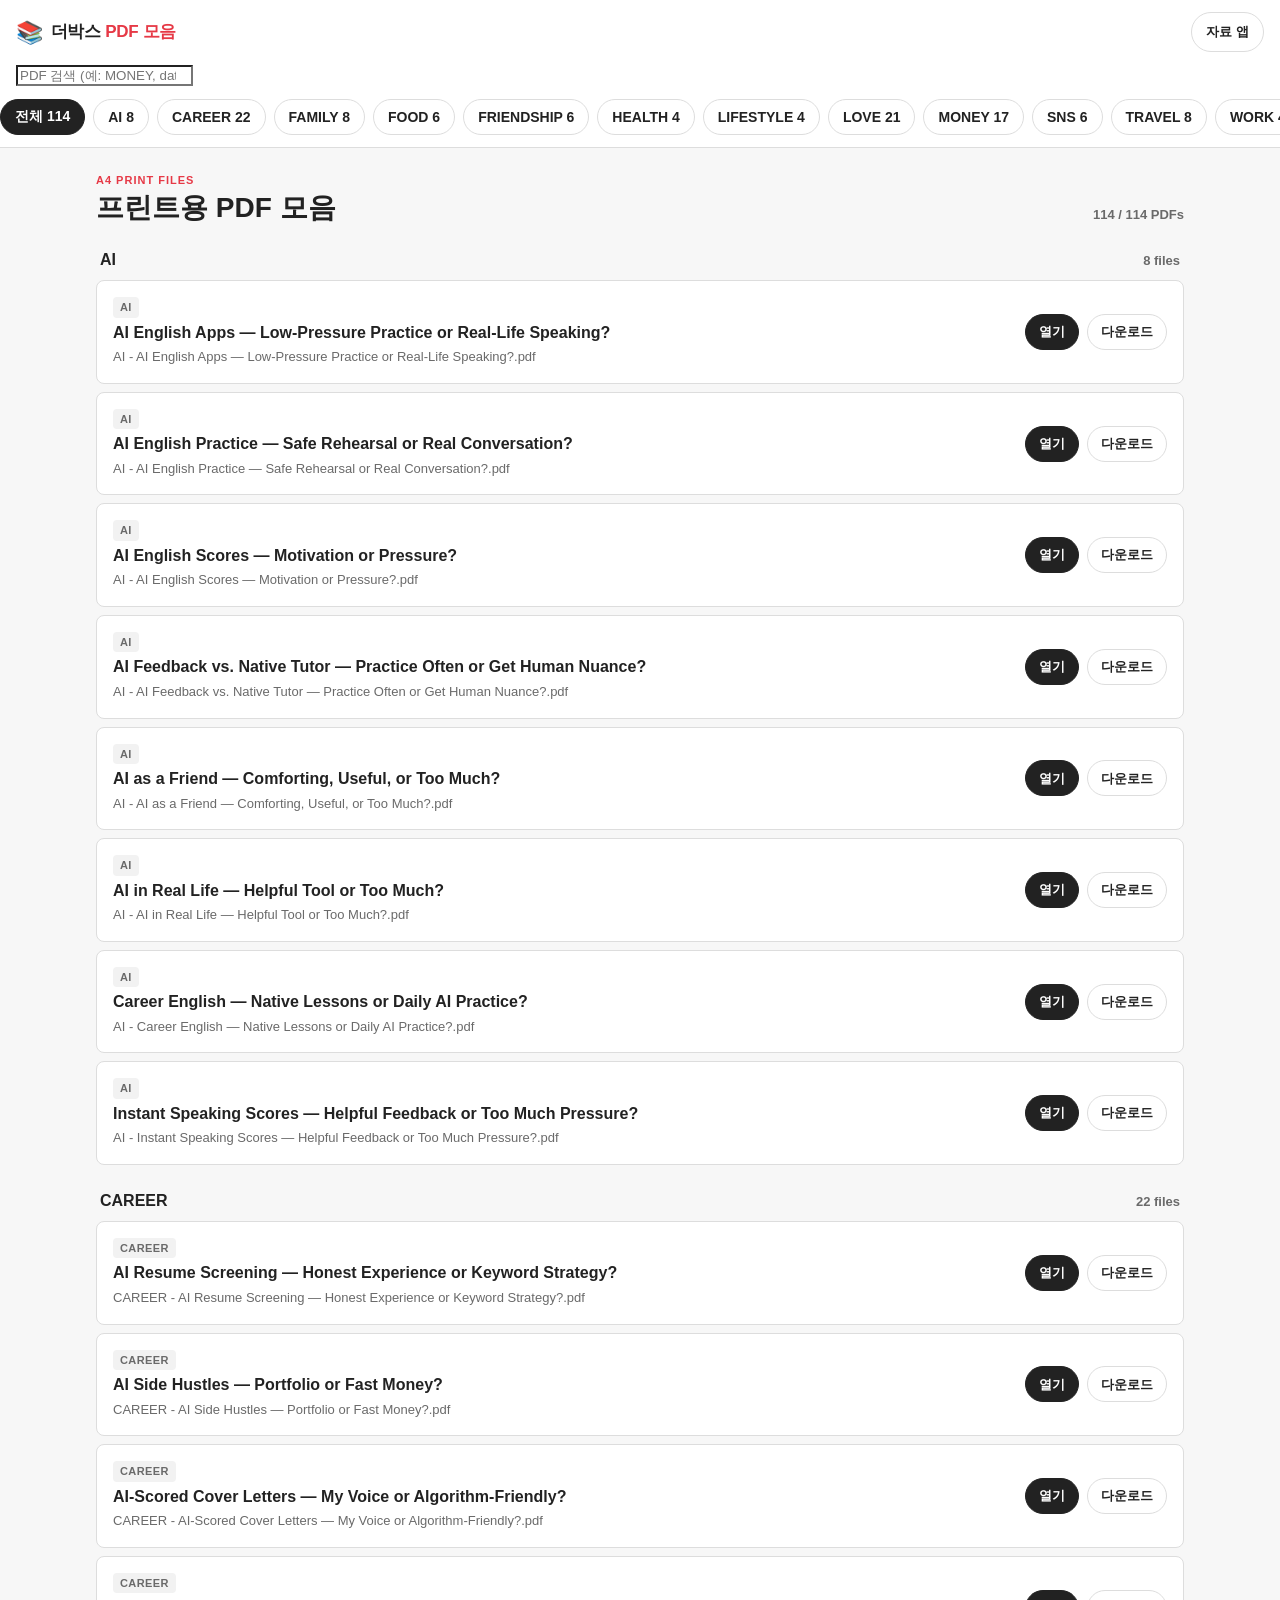
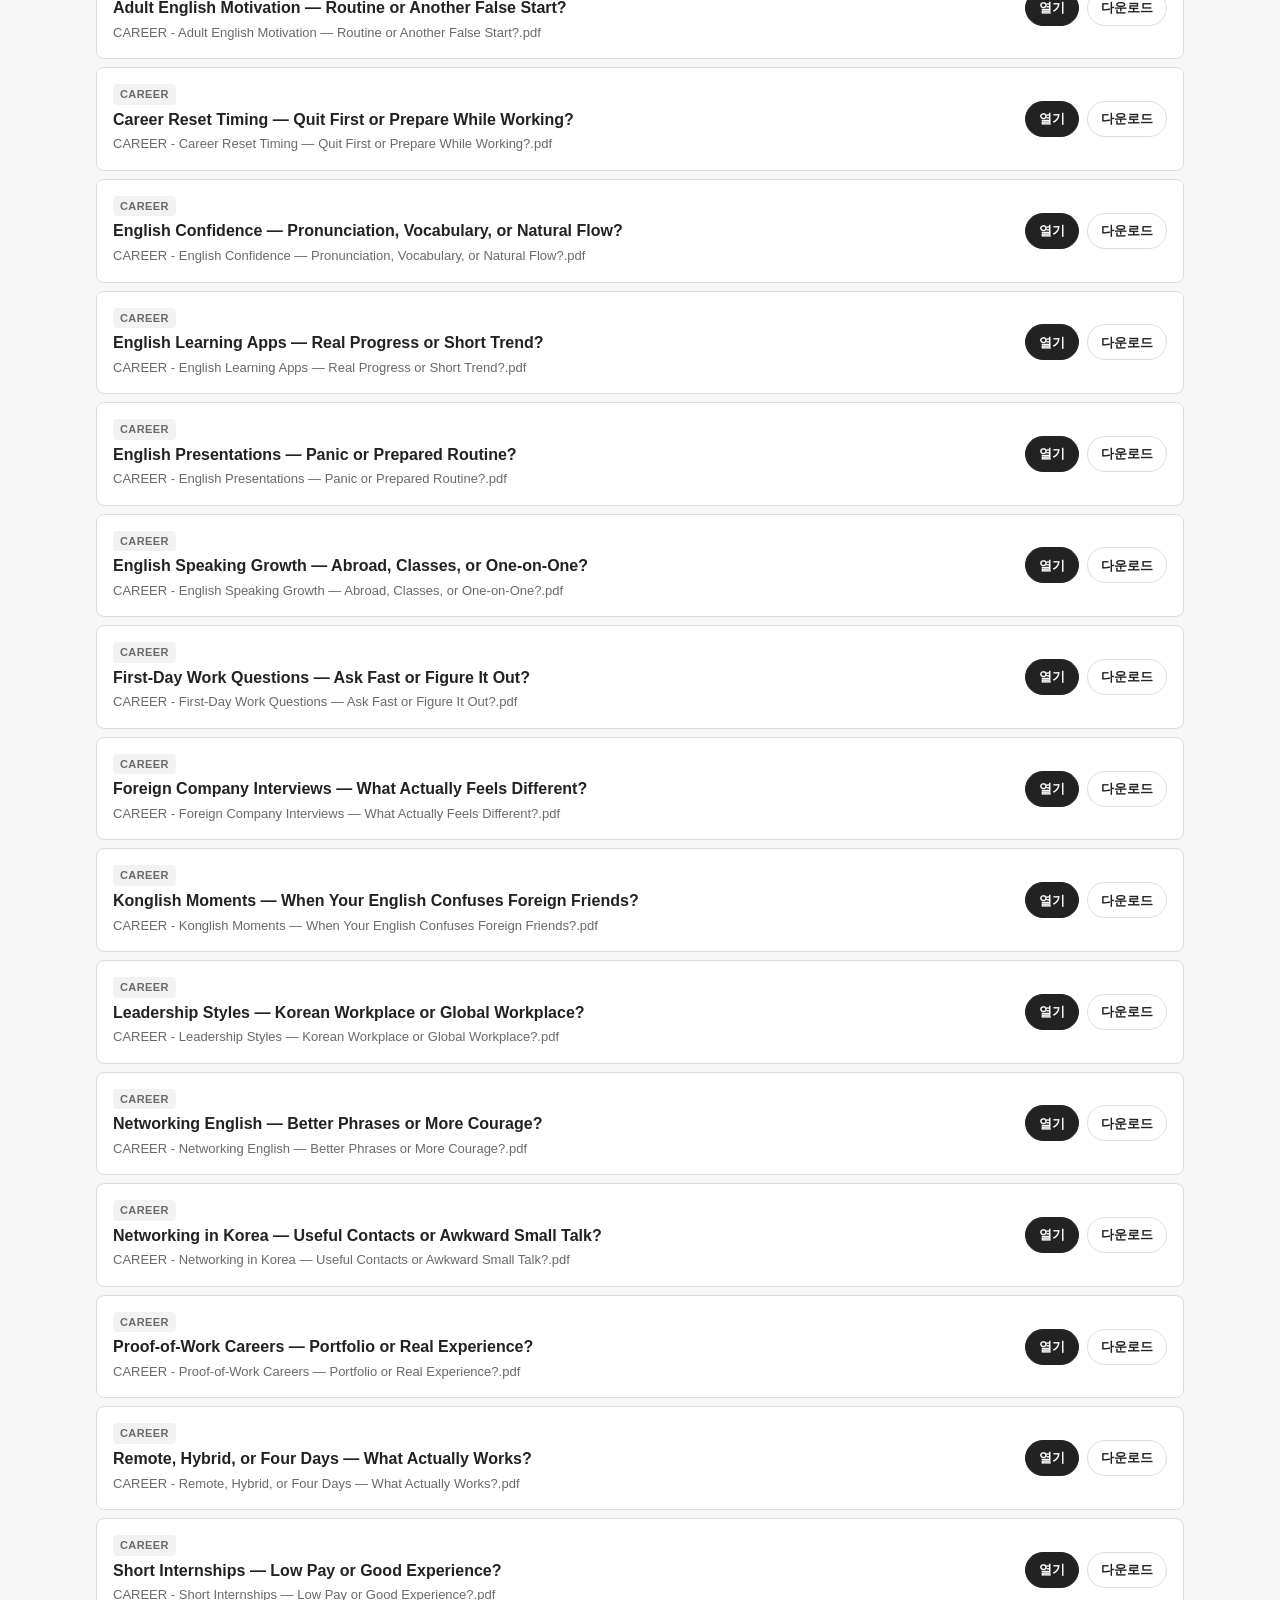
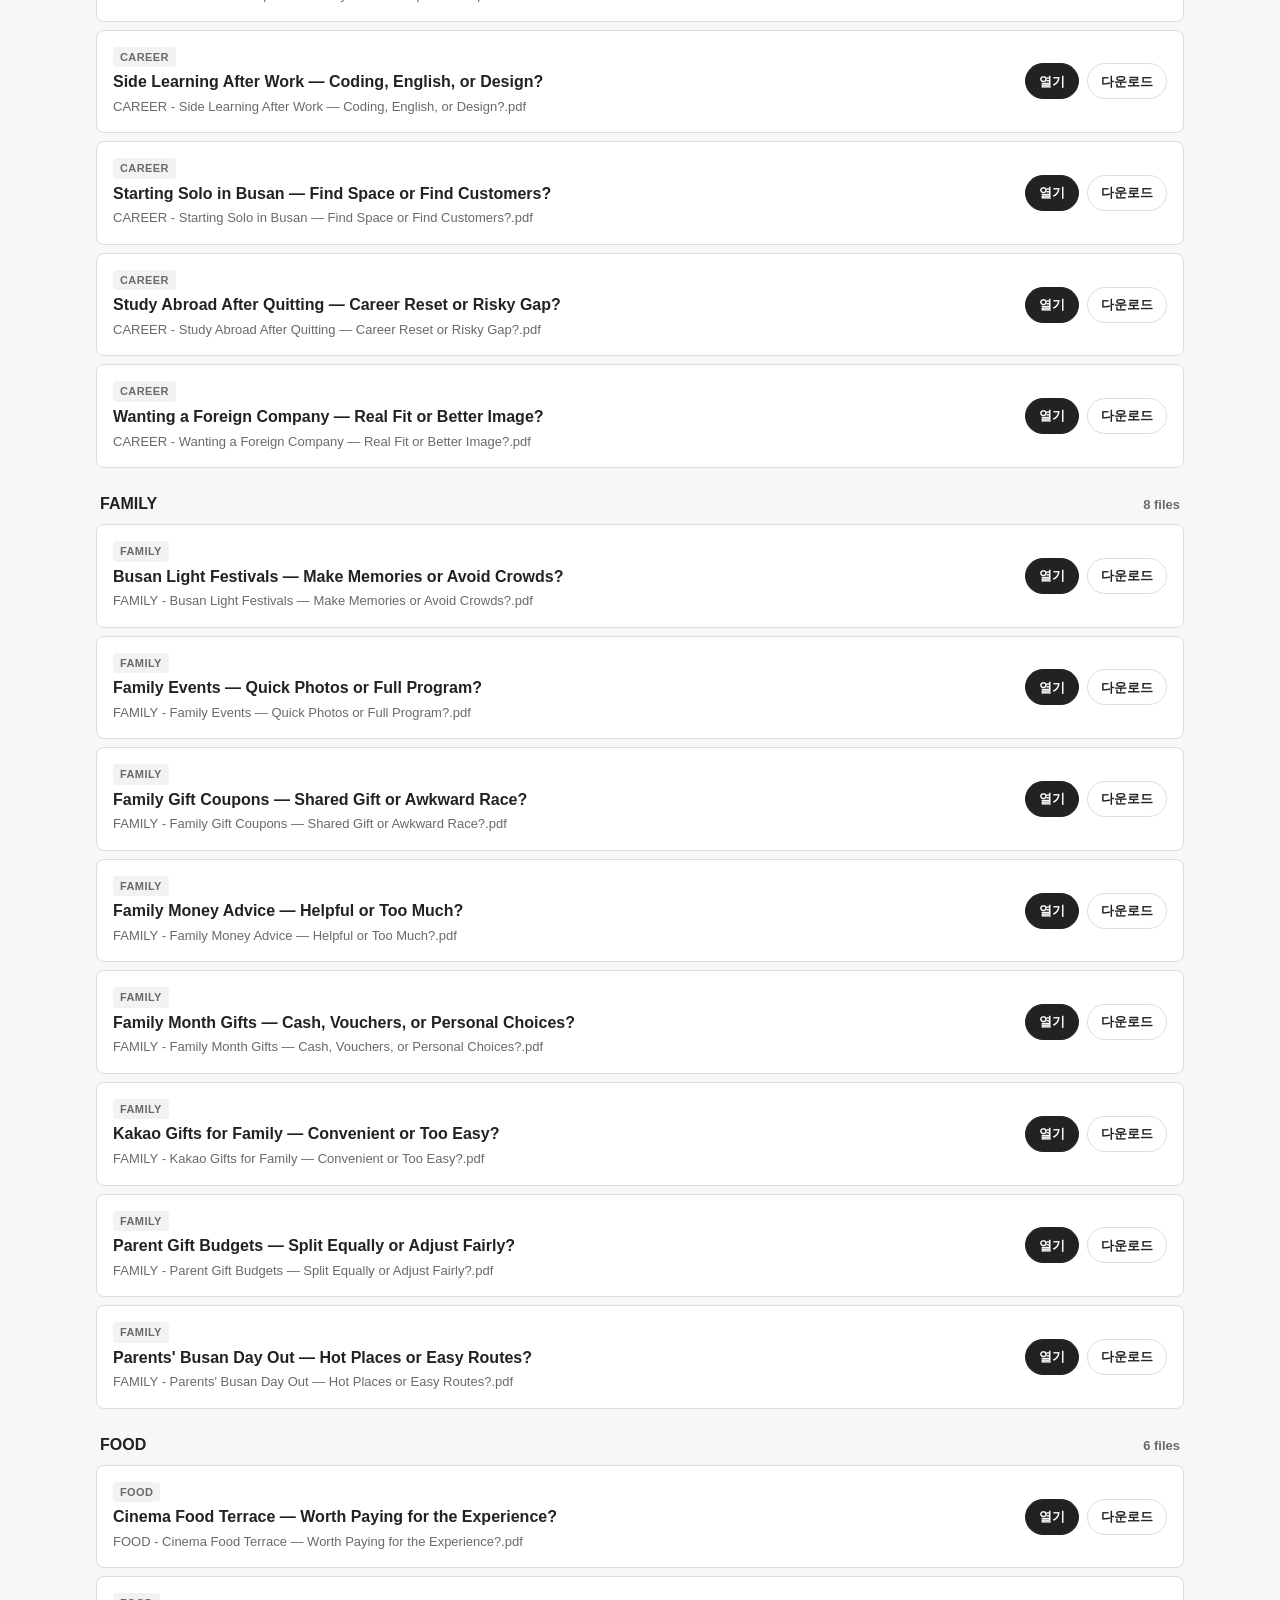
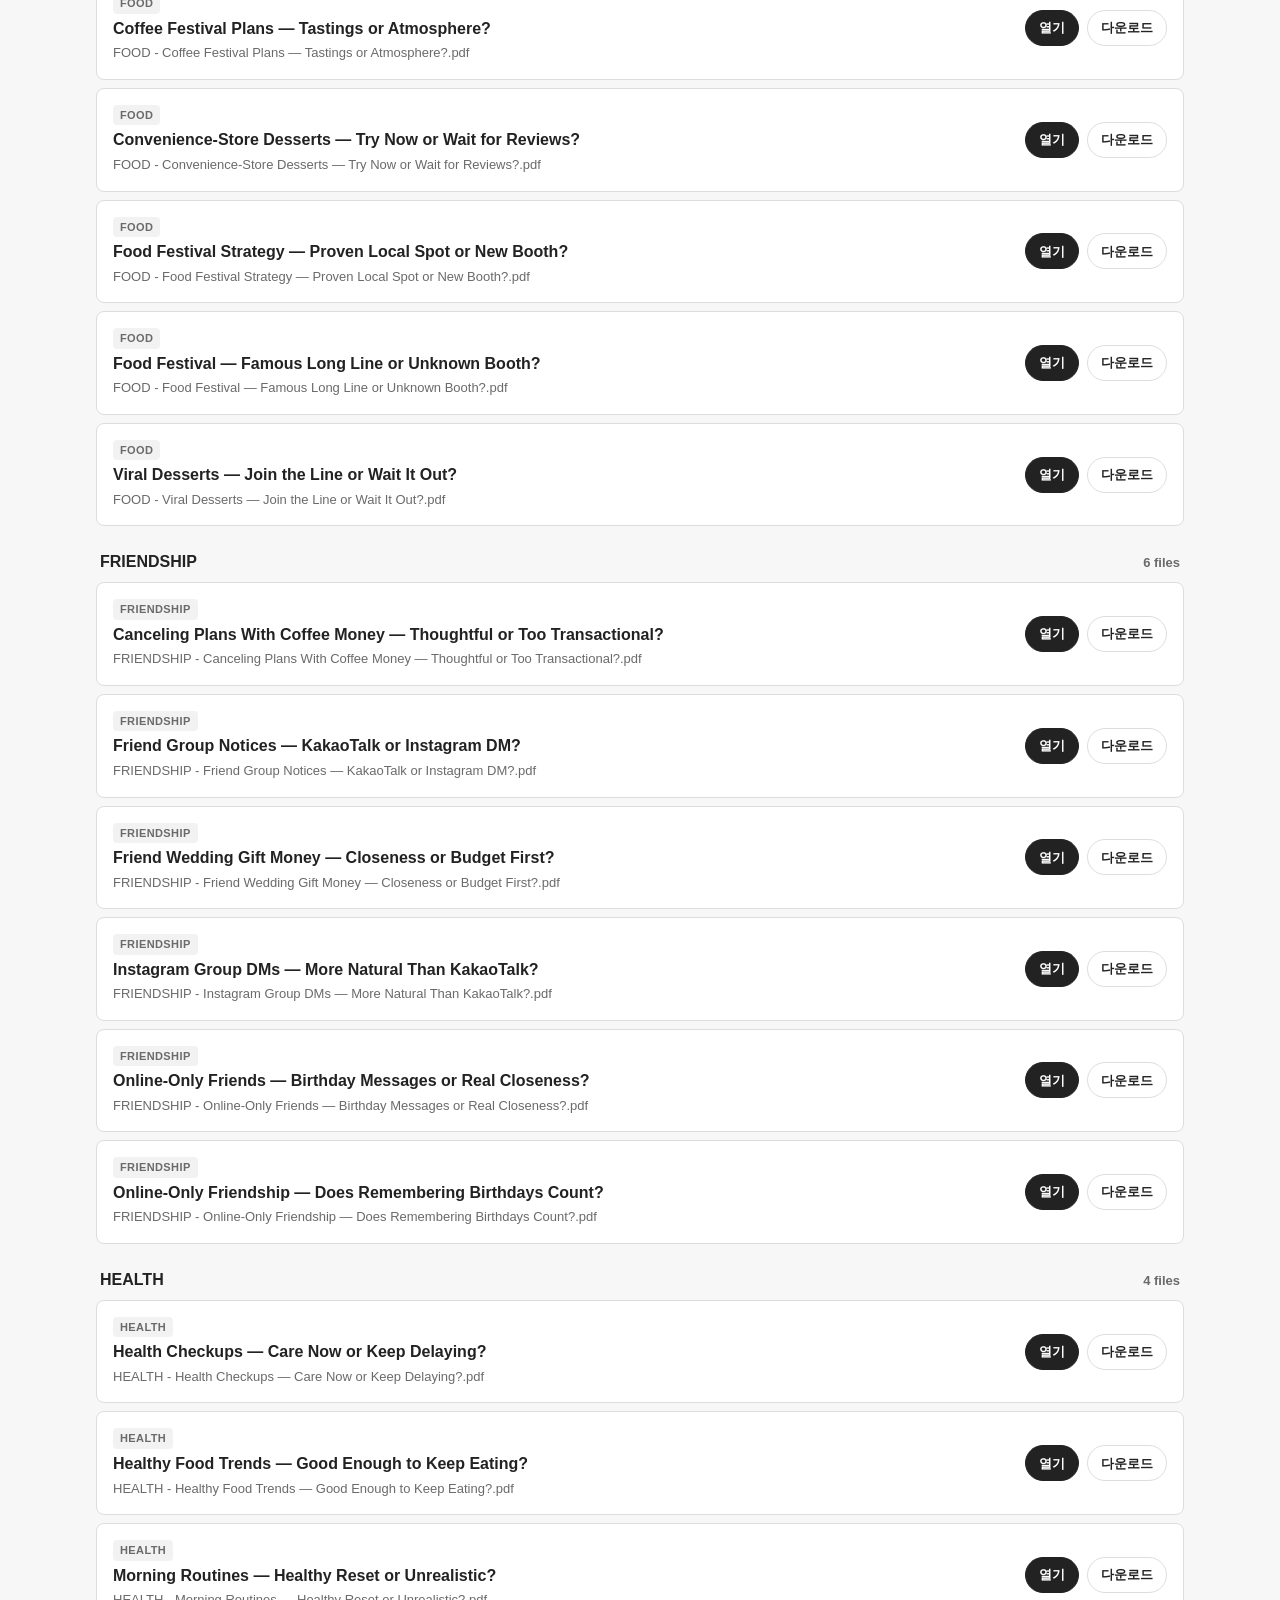
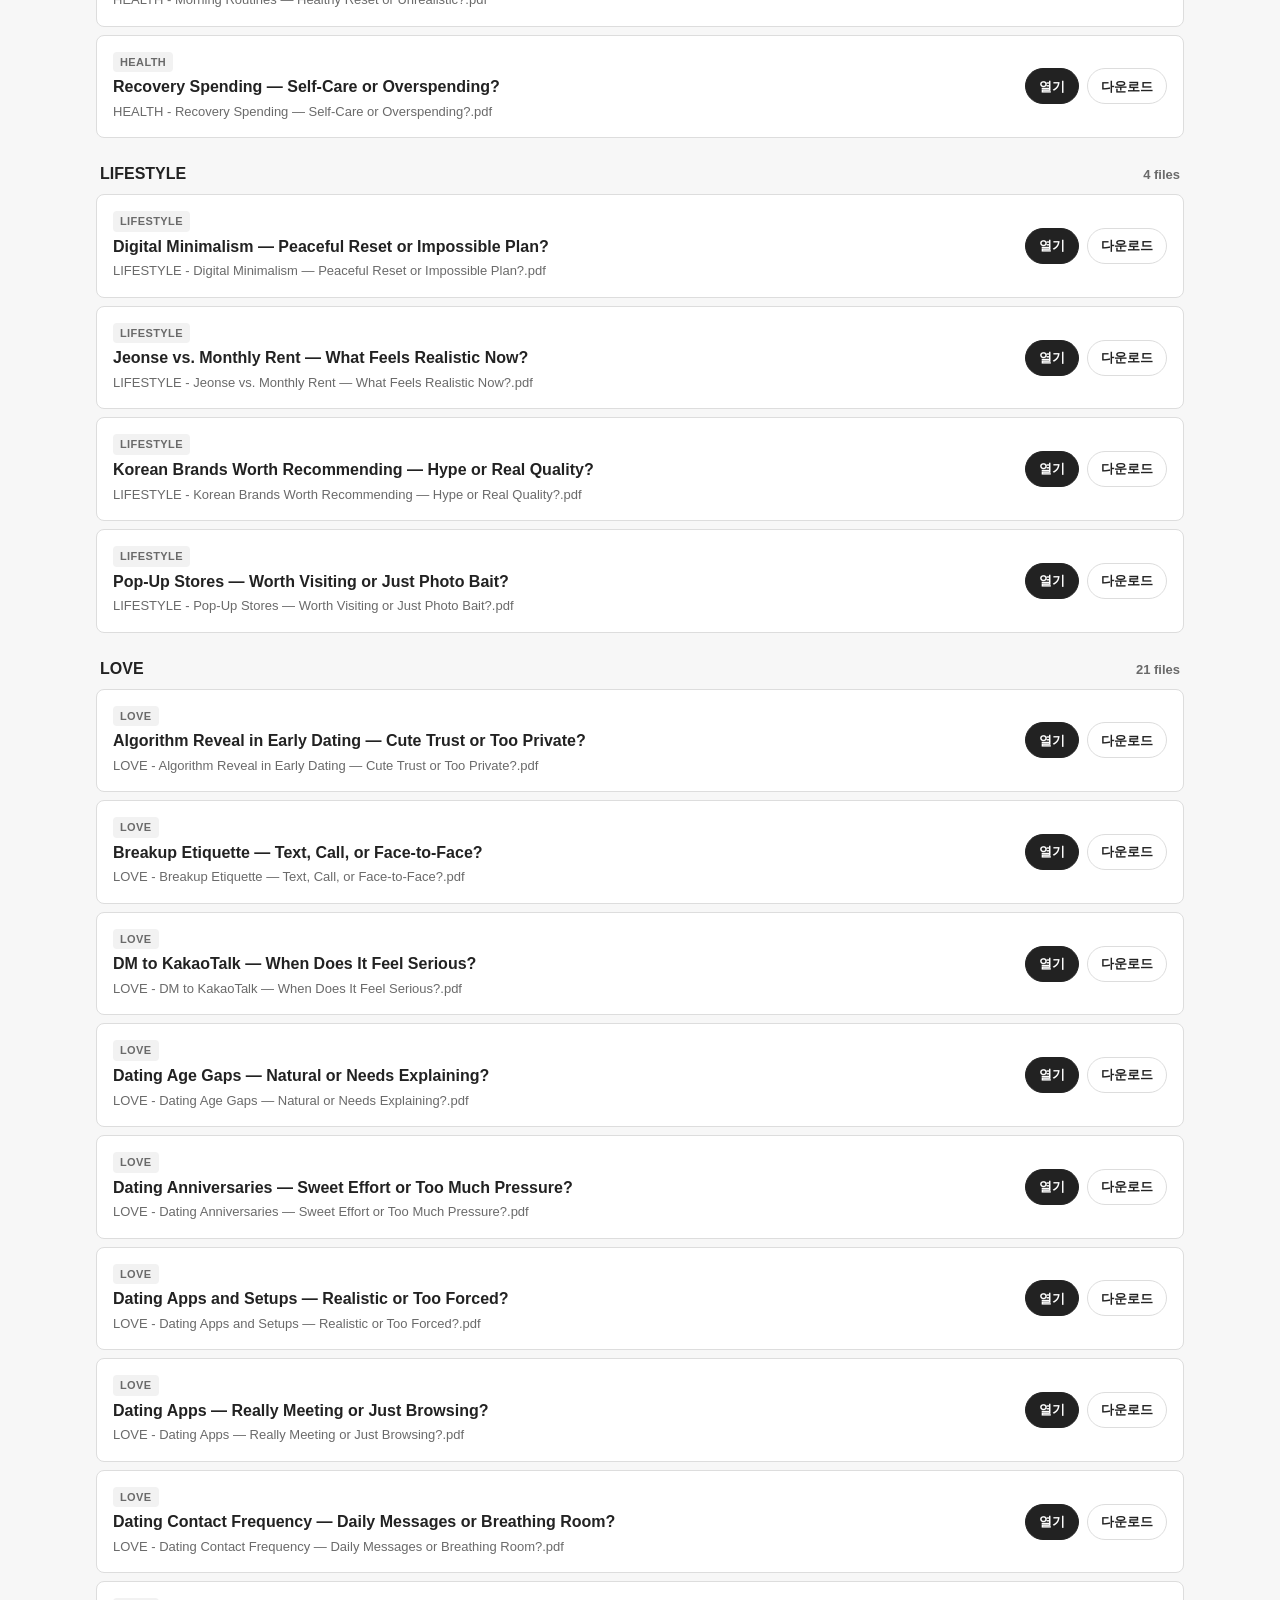
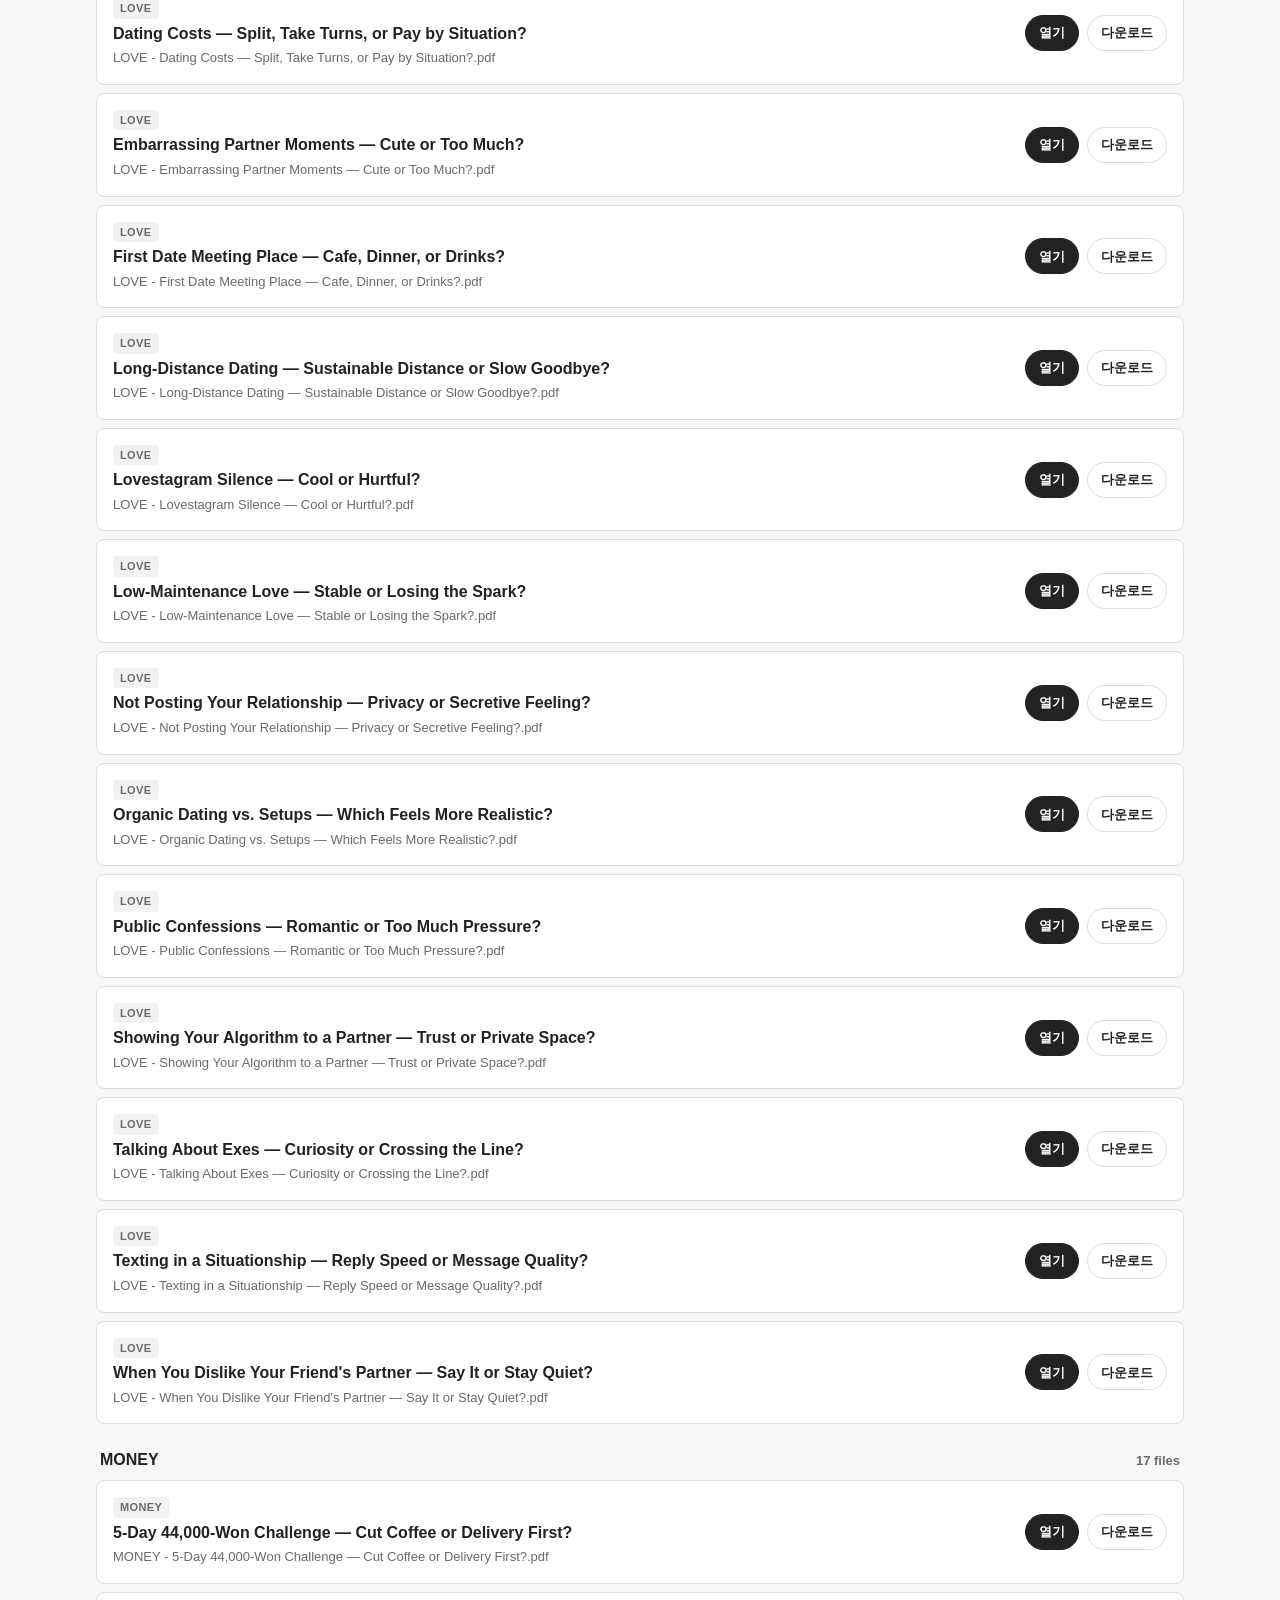
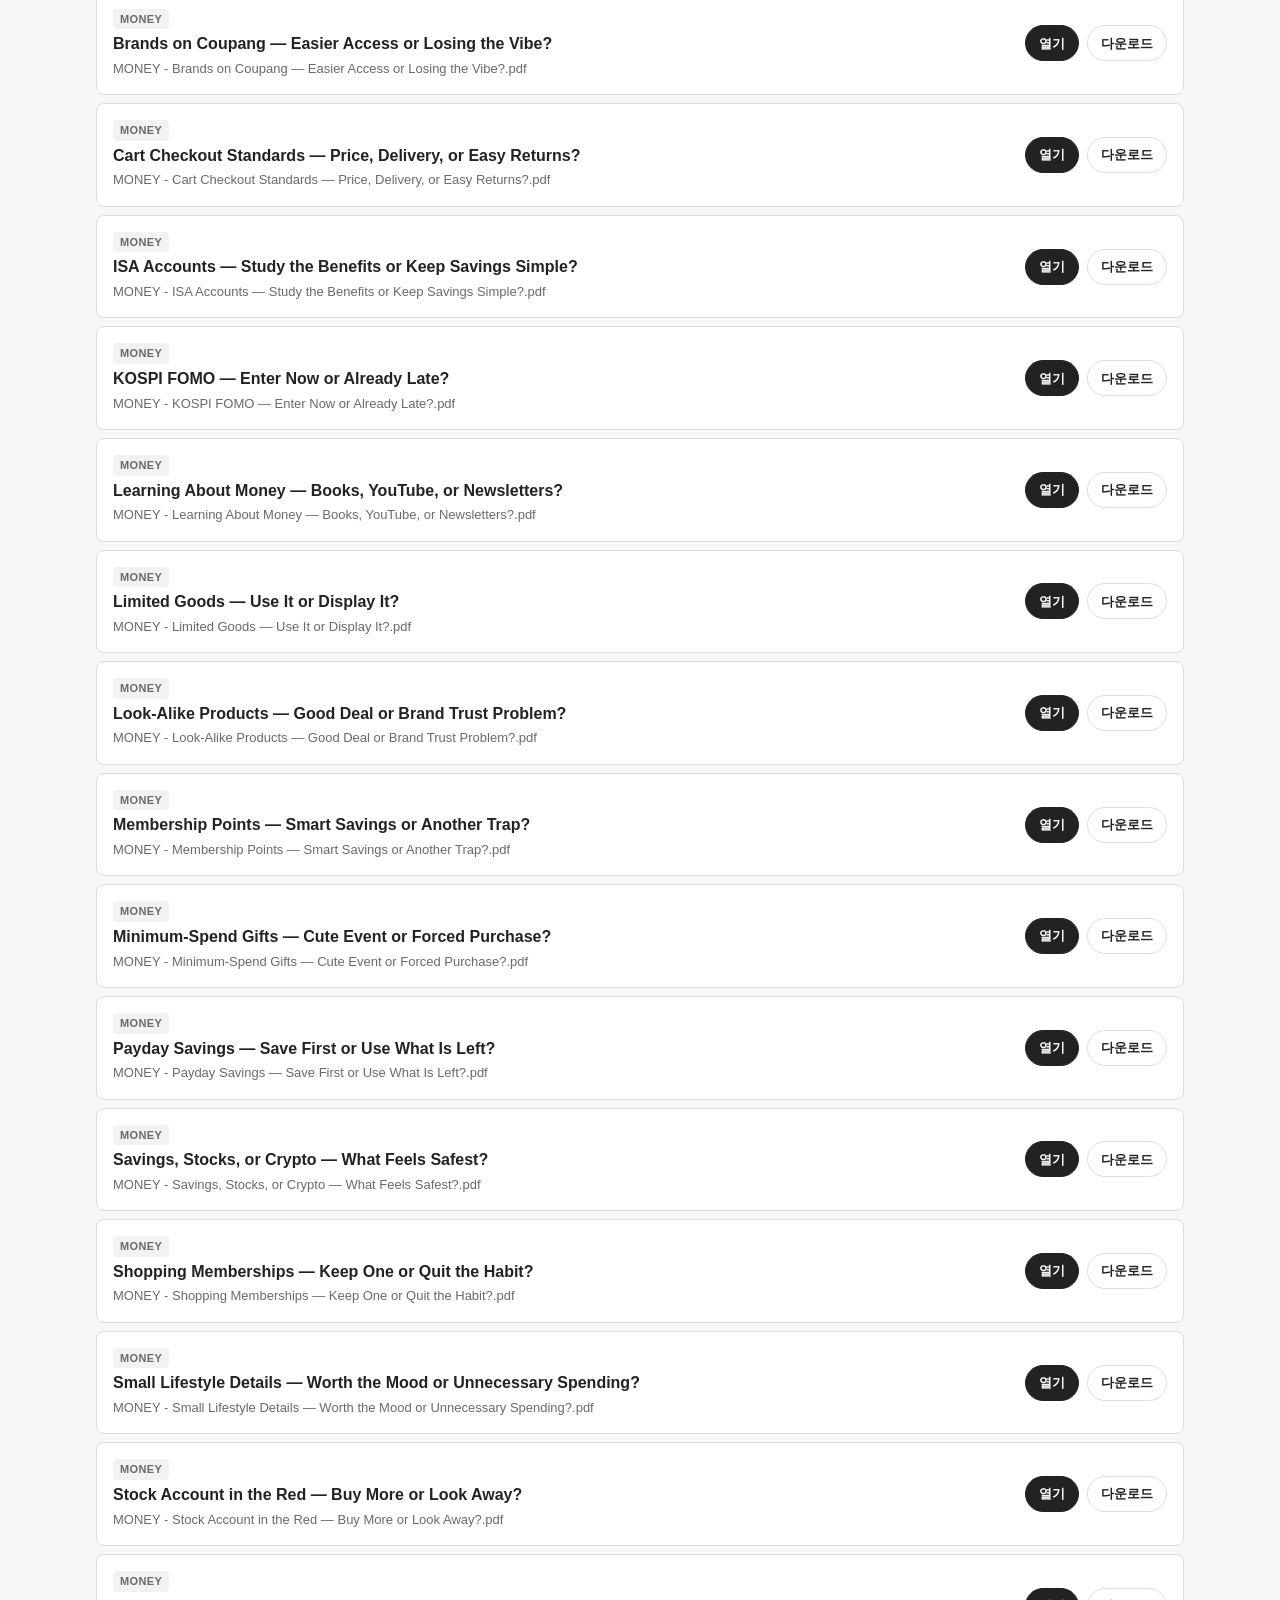
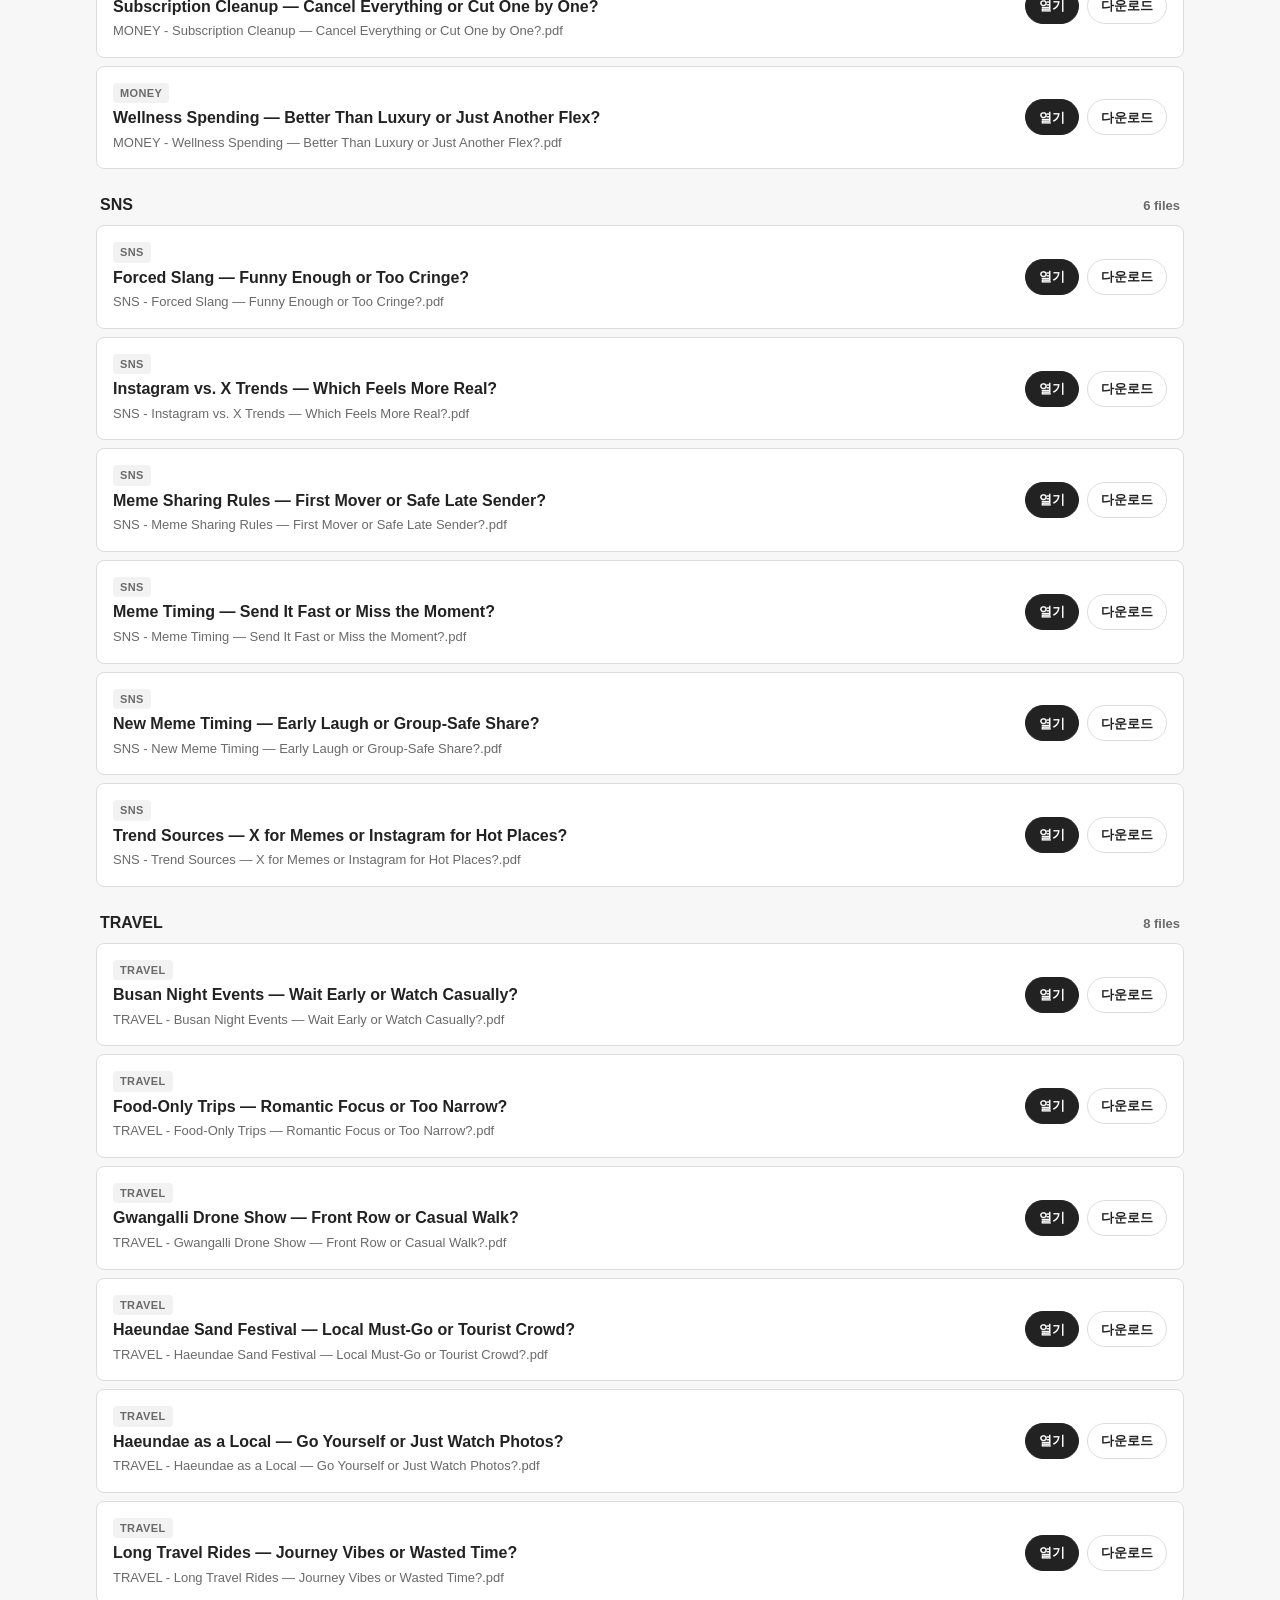
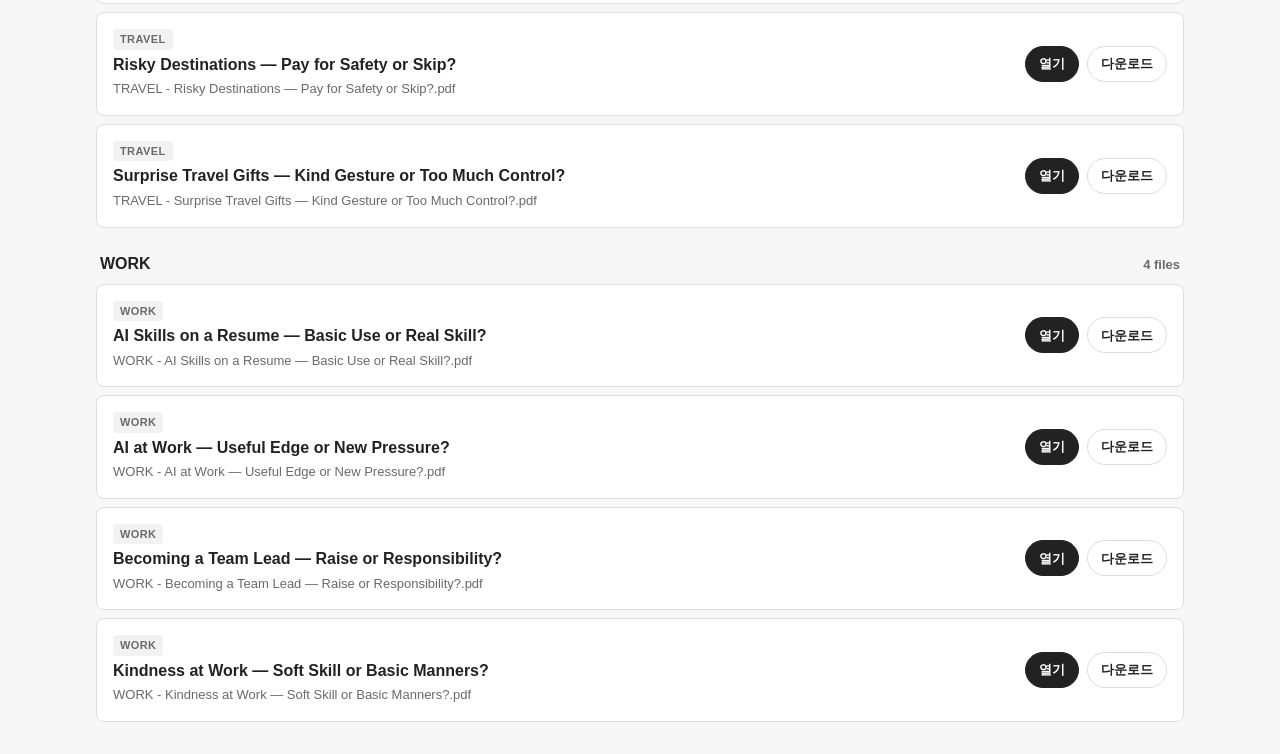
==== print.html @ 32bc65e6 "Add printable PDF collection" ====
<!doctype html>
<html lang="ko">
<head>
  <meta charset="utf-8" />
  <meta name="viewport" content="width=device-width, initial-scale=1, viewport-fit=cover" />
  <meta name="theme-color" content="#e63946" />
  <title>PDF 모음 | 더박스 스터디</title>
  <link rel="stylesheet" href="assets/style.css?v=7" />
</head>
<body class="print-page">
  <header class="app-header">
    <div class="header-row">
      <a class="logo" href="index.html" aria-label="자료 앱으로 돌아가기">
        <span class="logo-mark">📚</span>
        <span class="logo-text">더박스 <em>PDF 모음</em></span>
      </a>
      <a class="header-link" href="index.html">자료 앱</a>
    </div>
    <div class="search-row">
      <input
        type="search"
        id="pdf-search"
        placeholder="PDF 검색 (예: MONEY, dating, AI)"
        autocomplete="off"
        inputmode="search"
      />
      <button id="pdf-search-clear" class="icon-btn" aria-label="검색 지우기" hidden>✕</button>
    </div>
    <nav class="filter-row" id="pdf-category-filters" aria-label="PDF 카테고리 필터"></nav>
  </header>

  <main class="print-shell">
    <div class="print-toolbar">
      <div>
        <p class="print-kicker">A4 print files</p>
        <h1>프린트용 PDF 모음</h1>
      </div>
      <p id="pdf-count" class="pdf-count"></p>
    </div>
    <section id="pdf-list" class="pdf-list" aria-live="polite">
      <p class="loading">PDF 목록 불러오는 중…</p>
    </section>
  </main>

  <script src="assets/print.js?v=7" defer></script>
</body>
</html>
---- assets/style.css ----
/* ============================================================
   더박스 스터디 — Airbnb-inspired design tokens
   따뜻한 회색 + 더박스 빨간색 + 라운드 + 모바일 우선
   ============================================================ */

:root {
  /* ── Color (Airbnb-style warm neutrals) ── */
  --canvas: #ffffff;
  --surface-soft: #f7f7f7;
  --surface-strong: #f2f2f2;
  --surface-card: #ffffff;
  --ink: #222222;
  --body: #3f3f3f;
  --muted: #6a6a6a;
  --muted-soft: #929292;
  --hairline: #dddddd;
  --hairline-soft: #ebebeb;
  --border-strong: #c1c1c1;

  /* 더박스 brand red */
  --accent: #e63946;
  --accent-hover: #c92733;
  --accent-soft: #ffe5e7;
  --accent-bg: #fff4f5;

  /* ── Typography ── */
  --font-sans: "Pretendard Variable", "Pretendard", "Apple SD Gothic Neo",
               "Noto Sans KR", -apple-system, BlinkMacSystemFont,
               "Helvetica Neue", "Segoe UI", sans-serif;

  --fs-display-xl: 28px;
  --fs-display-lg: 22px;
  --fs-display-md: 21px;
  --fs-display-sm: 20px;
  --fs-title-md: 16px;
  --fs-body-md: 15px;
  --fs-body-sm: 14px;
  --fs-caption: 13px;
  --fs-micro: 12px;
  --fs-badge: 11px;
  --fs-tag: 10px;

  /* ── Spacing scale ── */
  --sp-xxs: 2px;
  --sp-xs: 4px;
  --sp-sm: 8px;
  --sp-md: 12px;
  --sp-base: 16px;
  --sp-lg: 24px;
  --sp-xl: 32px;
  --sp-xxl: 48px;

  /* ── Radius ── */
  --r-xs: 4px;
  --r-sm: 8px;
  --r-md: 14px;
  --r-lg: 20px;
  --r-xl: 28px;
  --r-full: 9999px;

  /* ── Elevation ── */
  --shadow-card-hover: rgba(0,0,0,0.02) 0 0 0 1px,
                       rgba(0,0,0,0.04) 0 2px 6px 0,
                       rgba(0,0,0,0.10) 0 4px 8px 0;
  --shadow-sheet:      rgba(0,0,0,0.18) 0 8px 24px 0,
                       rgba(0,0,0,0.10) 0 2px 6px 0;
  --shadow-sticky:     rgba(0,0,0,0.04) 0 1px 0 0;

  /* 카테고리 색 (12개) */
  --cat-MONEY: #00a699;
  --cat-CAREER: #2563eb;
  --cat-LOVE: #e63946;
  --cat-FAMILY: #f59e0b;
  --cat-TRAVEL: #14b8a6;
  --cat-AI: #8b5cf6;
  --cat-FRIENDSHIP: #eab308;
  --cat-FOOD: #ef4444;
  --cat-SNS: #06b6d4;
  --cat-WORK: #64748b;
  --cat-HEALTH: #84cc16;
  --cat-LIFESTYLE: #a8a29e;
  --cat-OTHER: #94a3b8;
}

[data-theme="dark"] {
  --canvas: #0a0a0c;
  --surface-soft: #15151a;
  --surface-strong: #1c1c22;
  --surface-card: #16161b;
  --ink: #f5f5f7;
  --body: #d0d0d6;
  --muted: #909098;
  --muted-soft: #6a6a72;
  --hairline: #2a2a32;
  --hairline-soft: #1c1c22;
  --border-strong: #3a3a42;
  --accent: #ff5e6c;
  --accent-hover: #ff7782;
  --accent-soft: #3a1d20;
  --accent-bg: #1f1416;
  --shadow-card-hover: rgba(0,0,0,0.5) 0 4px 16px 0,
                       rgba(0,0,0,0.3) 0 2px 4px 0;
  --shadow-sheet:      rgba(0,0,0,0.6) 0 8px 24px 0;
}

* { box-sizing: border-box; -webkit-tap-highlight-color: transparent; }
[hidden] { display: none !important; }
html { -webkit-text-size-adjust: 100%; text-size-adjust: 100%; }
body {
  margin: 0;
  font-family: var(--font-sans);
  font-size: var(--fs-body-md);
  line-height: 1.5;
  color: var(--ink);
  background: var(--canvas);
  -webkit-font-smoothing: antialiased;
  -moz-osx-font-smoothing: grayscale;
  font-feature-settings: "ss01", "cv01";
  overscroll-behavior-y: contain;
}
button { font-family: inherit; border: 0; background: none; color: inherit; cursor: pointer; padding: 0; }
input[type="search"] { font-family: inherit; -webkit-appearance: none; appearance: none; }
a { color: var(--ink); }

/* ============================================================
   Header (sticky, slim)
   ============================================================ */
.app-header {
  position: sticky; top: 0; z-index: 50;
  background: var(--canvas);
  border-bottom: 1px solid var(--hairline);
  padding: var(--sp-md) var(--sp-base) var(--sp-sm);
  padding-top: max(var(--sp-md), env(safe-area-inset-top));
}

.header-row {
  display: flex; align-items: center; justify-content: space-between;
  margin-bottom: var(--sp-md);
}
.header-actions {
  display: inline-flex;
  align-items: center;
  gap: var(--sp-sm);
}
.header-link {
  display: inline-flex;
  align-items: center;
  justify-content: center;
  min-height: 40px;
  padding: 0 14px;
  border: 1px solid var(--hairline);
  border-radius: var(--r-full);
  background: var(--canvas);
  color: var(--ink);
  font-size: var(--fs-caption);
  font-weight: 800;
  text-decoration: none;
  white-space: nowrap;
}
.header-link:hover {
  background: var(--surface-soft);
  border-color: var(--border-strong);
}

.logo {
  display: inline-flex; align-items: center; gap: var(--sp-sm);
  text-decoration: none; color: var(--ink);
  font-weight: 800; font-size: 17px; letter-spacing: -0.3px;
}
.logo-mark { font-size: 22px; }
.logo-text em {
  font-style: normal;
  color: var(--accent);
}

.icon-btn {
  width: 40px; height: 40px;
  border-radius: var(--r-full);
  display: inline-flex; align-items: center; justify-content: center;
  font-size: 17px;
  background: var(--canvas);
  border: 1px solid var(--hairline);
  color: var(--ink);
  transition: background 0.15s, transform 0.08s, border-color 0.15s;
}
.icon-btn:hover { background: var(--surface-soft); }
.icon-btn:active { transform: scale(0.94); }
.icon-btn.lg { width: 44px; height: 44px; font-size: 18px; }

.theme-icon-light { display: inline; }
.theme-icon-dark { display: none; }
[data-theme="dark"] .theme-icon-light { display: none; }
[data-theme="dark"] .theme-icon-dark { display: inline; }

/* Search bar (Airbnb pill) */
.search-row { position: relative; margin-bottom: var(--sp-md); }
#search {
  width: 100%;
  height: 48px;
  padding: 0 var(--sp-xl) 0 var(--sp-lg);
  border: 1px solid var(--hairline);
  border-radius: var(--r-full);
  font-size: var(--fs-body-md);
  background: var(--canvas);
  color: var(--ink);
  box-shadow: var(--shadow-sticky);
  transition: border-color 0.15s, box-shadow 0.15s;
}
#search::placeholder { color: var(--muted-soft); }
#search:focus {
  outline: none;
  border-color: var(--border-strong);
  box-shadow: rgba(0,0,0,0.08) 0 2px 8px 0;
}
#search-clear {
  position: absolute; right: 8px; top: 50%;
  transform: translateY(-50%);
  width: 32px; height: 32px;
  border-radius: var(--r-full);
  font-size: 14px;
  background: var(--surface-strong);
  border: 0;
  color: var(--muted);
}

/* Category filter chips */
.filter-row {
  display: flex; gap: var(--sp-sm);
  overflow-x: auto;
  scroll-snap-type: x proximity;
  padding-bottom: var(--sp-xs);
  margin: 0 calc(-1 * var(--sp-base));
  padding-left: var(--sp-base);
  padding-right: var(--sp-base);
  scrollbar-width: none;
}
.filter-row::-webkit-scrollbar { display: none; }

.cat-chip {
  flex: 0 0 auto;
  padding: 8px 14px;
  border-radius: var(--r-full);
  font-size: var(--fs-body-sm);
  font-weight: 600;
  background: var(--canvas);
  border: 1px solid var(--hairline);
  color: var(--ink);
  white-space: nowrap;
  transition: all 0.15s;
  scroll-snap-align: start;
}
.cat-chip:hover { border-color: var(--border-strong); }
.cat-chip[data-active="true"] {
  background: var(--ink);
  color: var(--canvas);
  border-color: var(--ink);
}

/* ============================================================
   Card grid
   ============================================================ */
.card-grid {
  display: grid;
  grid-template-columns: 1fr;
  gap: var(--sp-base);
  padding: var(--sp-base);
  padding-bottom: max(var(--sp-base), env(safe-area-inset-bottom));
  max-width: 1440px;
  margin: 0 auto;
}

@media (min-width: 744px) {
  .card-grid { grid-template-columns: repeat(2, 1fr); gap: var(--sp-lg); padding: var(--sp-lg); }
}
@media (min-width: 1128px) {
  .card-grid { grid-template-columns: repeat(3, 1fr); }
}
@media (min-width: 1440px) {
  .card-grid { grid-template-columns: repeat(4, 1fr); }
}

.loading, .empty-state {
  grid-column: 1 / -1;
  text-align: center;
  color: var(--muted);
  padding: var(--sp-xxl) var(--sp-lg);
}
.empty-state-icon { font-size: 40px; margin-bottom: var(--sp-md); }

.topic-card {
  display: flex; flex-direction: column; gap: var(--sp-md);
  background: var(--surface-card);
  border: 1px solid var(--hairline);
  border-radius: var(--r-md);
  padding: var(--sp-base) var(--sp-base) var(--sp-lg);
  text-align: left;
  transition: border-color 0.15s, box-shadow 0.2s, transform 0.08s;
}
.topic-card:hover {
  border-color: var(--hairline);
  box-shadow: var(--shadow-card-hover);
}
.topic-card:active { transform: scale(0.985); }

.card-top {
  display: flex; align-items: center; gap: var(--sp-sm);
  flex-wrap: wrap;
}

.id-badge {
  display: inline-block;
  padding: 2px 7px;
  border-radius: var(--r-xs);
  background: var(--surface-strong);
  color: var(--muted);
  font-size: var(--fs-badge);
  font-weight: 700;
  font-variant-numeric: tabular-nums;
  letter-spacing: 0.4px;
}

.cat-badge {
  display: inline-flex; align-items: center; gap: 4px;
  padding: 3px 10px;
  border-radius: var(--r-full);
  font-size: var(--fs-badge);
  font-weight: 700;
  color: #ffffff;
  background: var(--cat-color, var(--cat-OTHER));
  letter-spacing: 0.3px;
  white-space: nowrap;
}

.card-title {
  margin: 0;
  font-size: var(--fs-display-sm);
  font-weight: 600;
  line-height: 1.28;
  letter-spacing: -0.2px;
  color: var(--ink);
}

.card-preview {
  margin: 0;
  font-size: var(--fs-body-sm);
  line-height: 1.5;
  color: var(--muted);
  display: -webkit-box;
  -webkit-line-clamp: 2;
  -webkit-box-orient: vertical;
  overflow: hidden;
}

.card-metrics {
  margin-top: auto;
  display: flex;
  flex-wrap: wrap;
  gap: var(--sp-xs);
  padding-top: var(--sp-xs);
}
.card-metrics span {
  display: inline-flex;
  align-items: center;
  min-height: 24px;
  padding: 3px 8px;
  border-radius: var(--r-xs);
  background: var(--surface-soft);
  color: var(--muted);
  font-size: var(--fs-badge);
  font-weight: 800;
  letter-spacing: 0.2px;
}

.result-count {
  text-align: center;
  color: var(--muted-soft);
  font-size: var(--fs-caption);
  padding: var(--sp-sm) 0 var(--sp-xl);
  margin: 0;
}

/* ============================================================
   Detail panel (slide-up sheet)
   ============================================================ */
.backdrop {
  position: fixed; inset: 0;
  background: rgba(0,0,0,0.4);
  z-index: 90;
  animation: fadeIn 0.2s ease-out;
}
@keyframes fadeIn { from {opacity:0} to {opacity:1} }

.detail-panel {
  position: fixed; inset: 0;
  z-index: 100;
  background: var(--canvas);
  overflow-y: auto;
  -webkit-overflow-scrolling: touch;
  animation: sheetUp 0.32s cubic-bezier(0.16, 1, 0.3, 1);
  padding-bottom: max(var(--sp-lg), env(safe-area-inset-bottom));
}
@media (min-width: 900px) {
  .detail-panel {
    inset: 32px;
    max-width: 1120px;
    margin: 0 auto;
    border-radius: var(--r-lg);
    box-shadow: var(--shadow-sheet);
    border: 1px solid var(--hairline);
  }
}
@keyframes sheetUp {
  from { transform: translateY(40px); opacity: 0 }
  to   { transform: translateY(0); opacity: 1 }
}

.detail-header {
  position: sticky; top: 0; z-index: 10;
  display: flex; align-items: center; gap: var(--sp-sm);
  padding: var(--sp-md) var(--sp-base);
  padding-top: max(var(--sp-md), env(safe-area-inset-top));
  background: var(--canvas);
  border-bottom: 1px solid var(--hairline);
}
.detail-title-wrap {
  flex: 1;
  display: flex; align-items: center; gap: var(--sp-xs);
  overflow: hidden;
}

.detail-options {
  position: sticky; top: 60px; z-index: 9;
  background: var(--surface-soft);
  border-bottom: 1px solid var(--hairline);
  padding: var(--sp-md) var(--sp-base);
  display: flex; flex-wrap: wrap;
  gap: var(--sp-md) var(--sp-lg);
}
.option-group { display: flex; align-items: center; gap: var(--sp-sm); }
.opt-label {
  font-size: var(--fs-micro);
  color: var(--muted);
  font-weight: 600;
  text-transform: uppercase;
  letter-spacing: 0.6px;
}

.toggle-pill, .tone-chip {
  padding: 6px 14px;
  border-radius: var(--r-full);
  font-size: var(--fs-caption);
  font-weight: 600;
  background: var(--canvas);
  border: 1px solid var(--hairline);
  color: var(--ink);
  transition: all 0.15s;
}
.toggle-pill[data-state="off"], .tone-chip[data-state="off"] {
  opacity: 0.45;
  text-decoration: line-through;
  text-decoration-color: var(--muted-soft);
}
.toggle-pill[data-state="on"] {
  background: var(--ink); color: var(--canvas); border-color: var(--ink);
}

.tone-chips { display: flex; gap: var(--sp-xs); }
.tone-chip[data-tone="pro"][data-state="on"]     { background: #e7f7ee; color: #047857; border-color: #b8ebcb; }
.tone-chip[data-tone="con"][data-state="on"]     { background: #ffedee; color: #b91c1c; border-color: #fecaca; }
.tone-chip[data-tone="neutral"][data-state="on"] { background: #ecefff; color: #4338ca; border-color: #c7d2fe; }

[data-theme="dark"] .tone-chip[data-tone="pro"][data-state="on"]     { background: #08321c; color: #7be0a5; border-color: #0f5536; }
[data-theme="dark"] .tone-chip[data-tone="con"][data-state="on"]     { background: #401214; color: #ffa0a8; border-color: #5d1d22; }
[data-theme="dark"] .tone-chip[data-tone="neutral"][data-state="on"] { background: #1a1d4a; color: #b0bbff; border-color: #2c317a; }

.detail-title {
  margin: var(--sp-lg) var(--sp-lg) var(--sp-base);
  font-size: var(--fs-display-xl);
  font-weight: 700;
  line-height: 1.18;
  letter-spacing: -0.5px;
  color: var(--ink);
}

.lesson-map {
  padding: 0 var(--sp-lg) var(--sp-md);
  border-bottom: 1px solid var(--hairline-soft);
}
.lesson-summary {
  display: grid;
  grid-template-columns: repeat(3, minmax(0, 1fr));
  gap: var(--sp-sm);
  margin-bottom: var(--sp-md);
}
.lesson-summary-card {
  min-width: 0;
  padding: var(--sp-md);
  border: 1px solid var(--hairline);
  border-radius: var(--r-sm);
  background: var(--surface-soft);
  display: grid;
  gap: 2px;
}
.summary-kicker {
  font-size: var(--fs-tag);
  font-weight: 800;
  color: var(--accent);
  letter-spacing: 1px;
}
.lesson-summary-card strong {
  font-size: var(--fs-title-md);
  color: var(--ink);
}
.lesson-summary-card span:last-child {
  font-size: var(--fs-caption);
  color: var(--muted);
}
.lesson-progress-card {
  margin-bottom: var(--sp-md);
  padding: var(--sp-md);
  border: 1px solid var(--hairline);
  border-radius: var(--r-sm);
  background: var(--surface-card);
}
.lesson-progress-top {
  display: flex;
  align-items: center;
  justify-content: space-between;
  gap: var(--sp-md);
  margin-bottom: var(--sp-sm);
}
.lesson-progress-title {
  font-size: var(--fs-caption);
  font-weight: 800;
  color: var(--ink);
}
.lesson-progress-label {
  font-size: var(--fs-micro);
  font-weight: 800;
  color: var(--muted);
  font-variant-numeric: tabular-nums;
}
.lesson-progress-track {
  height: 8px;
  overflow: hidden;
  border-radius: var(--r-full);
  background: var(--surface-strong);
}
.lesson-progress-fill {
  display: block;
  width: 0;
  height: 100%;
  border-radius: inherit;
  background: var(--accent);
  transition: width 0.2s ease-out;
}
.lesson-controls {
  display: grid;
  grid-template-columns: auto minmax(0, 1fr) auto;
  align-items: center;
  gap: var(--sp-sm);
  margin-top: var(--sp-md);
}
.lesson-control-btn {
  min-height: 34px;
  padding: 7px 12px;
  border-radius: var(--r-full);
  border: 1px solid var(--hairline);
  background: var(--canvas);
  color: var(--ink);
  font-size: var(--fs-caption);
  font-weight: 800;
  transition: background 0.15s, transform 0.08s, border-color 0.15s;
}
.lesson-control-btn.primary {
  background: var(--ink);
  border-color: var(--ink);
  color: var(--canvas);
}
.lesson-control-btn:hover { border-color: var(--border-strong); }
.lesson-control-btn:active { transform: scale(0.97); }
.lesson-control-btn:disabled {
  opacity: 0.35;
  cursor: not-allowed;
}
.lesson-current {
  min-width: 0;
  overflow: hidden;
  text-align: center;
  color: var(--muted);
  font-size: var(--fs-micro);
  font-weight: 900;
  letter-spacing: 0.6px;
  text-overflow: ellipsis;
  text-transform: uppercase;
  white-space: nowrap;
}
.lesson-rail {
  display: flex;
  gap: var(--sp-sm);
  overflow-x: auto;
  padding-bottom: var(--sp-xs);
  scrollbar-width: none;
}
.lesson-rail::-webkit-scrollbar { display: none; }
.lesson-step {
  flex: 0 0 auto;
  display: inline-flex;
  align-items: center;
  gap: var(--sp-xs);
  padding: 8px 12px;
  border: 1px solid var(--hairline);
  border-radius: var(--r-full);
  background: var(--canvas);
  color: var(--ink);
  transition: background 0.15s, border-color 0.15s, transform 0.08s;
  white-space: nowrap;
}
.lesson-step:hover { border-color: var(--border-strong); }
.lesson-step:active { transform: scale(0.97); }
.lesson-step[data-active="true"] {
  background: var(--ink);
  color: var(--canvas);
  border-color: var(--ink);
}
.lesson-step-num {
  font-size: var(--fs-badge);
  font-weight: 800;
  opacity: 0.75;
}
.lesson-step-label {
  font-size: var(--fs-caption);
  font-weight: 700;
}

.detail-body {
  padding: var(--sp-sm) var(--sp-lg) var(--sp-xl);
}

/* 섹션 */
.section {
  margin-top: var(--sp-xl);
  padding-top: var(--sp-lg);
  border-top: 1px solid var(--hairline-soft);
  scroll-margin-top: 142px;
}
.section:first-child {
  border-top: 0; margin-top: var(--sp-md); padding-top: 0;
}

.section-head {
  display: flex; align-items: baseline; gap: var(--sp-sm);
  margin-bottom: var(--sp-md);
}
.section-num {
  font-size: var(--fs-micro);
  font-weight: 700;
  color: var(--muted-soft);
  letter-spacing: 0.6px;
  font-variant-numeric: tabular-nums;
}
.section-title {
  font-size: var(--fs-display-sm);
  font-weight: 600;
  letter-spacing: -0.2px;
  color: var(--ink);
}

.section-subtitle {
  margin: calc(-1 * var(--sp-xs)) 0 var(--sp-md);
  padding: var(--sp-md) var(--sp-base);
  background: var(--accent-bg);
  border-left: 3px solid var(--accent);
  border-radius: 0 var(--r-sm) var(--r-sm) 0;
  font-size: var(--fs-caption);
  color: var(--body);
  line-height: 1.55;
}

.q-block {
  margin-bottom: var(--sp-lg);
  padding: var(--sp-base);
  border: 1px solid var(--hairline-soft);
  border-radius: var(--r-md);
  background: color-mix(in srgb, var(--surface-card) 90%, var(--surface-soft));
}
.q-block:not(:last-child) {
  border-bottom: 1px solid var(--hairline-soft);
}

.q-title {
  margin: 0 0 var(--sp-sm);
  font-size: var(--fs-title-md);
  font-weight: 600;
  line-height: 1.4;
  color: var(--ink);
}
.q-template {
  margin: calc(-1 * var(--sp-xs)) 0 var(--sp-sm);
  font-size: var(--fs-caption);
  color: var(--muted);
  font-style: italic;
}

.answer-tabs {
  display: flex;
  flex-wrap: wrap;
  gap: var(--sp-xs);
  margin: var(--sp-sm) 0;
}
.answer-tab {
  padding: 5px 10px;
  border-radius: var(--r-full);
  border: 1px solid var(--hairline);
  background: var(--surface-soft);
  color: var(--muted);
  font-size: var(--fs-micro);
  font-weight: 800;
  letter-spacing: 0.4px;
}
.answer-tab[data-active="true"] {
  background: var(--ink);
  border-color: var(--ink);
  color: var(--canvas);
}

.brainstorm {
  margin-bottom: var(--sp-md);
  padding: var(--sp-sm) var(--sp-md);
  background: var(--surface-soft);
  border-radius: var(--r-sm);
  font-size: var(--fs-caption);
  color: var(--body);
  line-height: 1.55;
}
.brainstorm::before { content: "💡 "; }

.tone-block {
  margin: var(--sp-sm) 0;
  padding: var(--sp-md) var(--sp-base);
  background: var(--surface-card);
  border: 1px solid var(--hairline);
  border-left: 3px solid var(--tone-border, var(--hairline));
  border-radius: var(--r-sm);
}
.tone-block[data-tone="pro"]     { --tone-border: #10b981; }
.tone-block[data-tone="con"]     { --tone-border: #ef4444; }
.tone-block[data-tone="neutral"] { --tone-border: #6366f1; }
.tone-block.hidden { display: none; }
.tone-block.focus-hidden { display: none; }

.tone-label {
  display: flex; align-items: center; gap: var(--sp-xs);
  margin-bottom: var(--sp-xs);
  font-size: var(--fs-micro);
  font-weight: 700;
  color: var(--muted);
  text-transform: uppercase;
  letter-spacing: 0.6px;
}

.tone-en {
  font-size: var(--fs-body-md);
  line-height: 1.6;
  color: var(--ink);
}

.tts-btn {
  display: inline-flex; align-items: center; justify-content: center;
  width: 24px; height: 24px;
  border-radius: var(--r-full);
  font-size: 13px;
  background: transparent;
  color: var(--muted);
  margin-left: var(--sp-xs);
  vertical-align: middle;
  transition: background 0.15s, color 0.15s;
}
.tts-btn:hover, .tts-btn[data-playing="true"] {
  background: var(--accent-soft);
  color: var(--accent);
}

.tone-ko {
  margin-top: var(--sp-sm);
  padding-top: var(--sp-sm);
  border-top: 1px dashed var(--hairline);
  font-size: var(--fs-body-sm);
  color: var(--body);
  line-height: 1.6;
}
.tone-ko.hidden { display: none; }

.key-phrases {
  margin-top: var(--sp-md);
  display: flex; flex-wrap: wrap; gap: var(--sp-xs) var(--sp-sm);
}
.kp-chip {
  display: inline-block;
  padding: 4px 10px;
  border-radius: var(--r-full);
  font-size: var(--fs-micro);
  font-weight: 500;
  background: var(--accent-soft);
  color: var(--accent);
  font-family: ui-monospace, "SF Mono", Menlo, monospace;
}

/* BACKGROUND, READ 본문 */
.content-quote {
  padding: var(--sp-base) var(--sp-lg);
  background: var(--surface-soft);
  border-radius: var(--r-md);
  border-left: 3px solid var(--accent);
  font-size: var(--fs-body-md);
  line-height: 1.7;
  color: var(--body);
  white-space: pre-wrap;
}

/* ── WARM-UP v2 (This or That / Ranking 등) ── */
.warmup-v2 { display: flex; flex-direction: column; gap: var(--sp-sm); margin-top: var(--sp-sm); }
.tot-row {
  display: flex; align-items: center; gap: var(--sp-sm);
  padding: var(--sp-sm) var(--sp-md);
  background: var(--surface-card);
  border: 1px solid var(--hairline);
  border-radius: var(--r-sm);
  font-size: var(--fs-body-md);
}
.tot-num {
  flex: 0 0 auto;
  width: 22px; height: 22px;
  border-radius: var(--r-full);
  background: var(--accent); color: #fff;
  font-size: var(--fs-micro); font-weight: 700;
  display: flex; align-items: center; justify-content: center;
}
.tot-side { flex: 1; font-weight: 600; color: var(--ink); }
.tot-side.left { text-align: right; }
.tot-vs {
  font-size: var(--fs-badge);
  color: var(--muted);
  font-weight: 700;
  letter-spacing: 0.6px;
  padding: 2px 8px;
  border-radius: var(--r-xs);
  background: var(--surface-strong);
}
.rank-list { margin: var(--sp-sm) 0 0; padding-left: var(--sp-lg); }
.rank-list li {
  padding: var(--sp-xs) 0;
  font-size: var(--fs-body-md);
}

/* ── Sentence starter chips (main_discussion 안) ── */
.starter-list {
  display: flex; flex-direction: column; gap: var(--sp-xs);
  margin: var(--sp-sm) 0 var(--sp-sm) var(--sp-md);
}
.starter-chip {
  display: grid;
  grid-template-columns: minmax(0, 1fr) auto;
  align-items: center;
  gap: var(--sp-sm);
  font-size: var(--fs-caption);
  color: var(--muted);
  font-style: italic;
  background: var(--surface-soft);
  padding: var(--sp-xs) var(--sp-sm);
  border-radius: var(--r-xs);
  border-left: 2px solid var(--accent);
  width: min(100%, 720px);
  max-width: 100%;
}
.starter-text {
  min-width: 0;
}

/* ── EASY ENTRY (선택형 워밍업) — q-block 색만 살짝 다르게 ── */
.section[data-type="easy_entry"] .q-block {
  background: linear-gradient(0deg, transparent, transparent);
}
.section[data-type="easy_entry"] .q-title {
  font-size: var(--fs-body-md);
  font-weight: 600;
  color: var(--ink);
}

/* ── CLOSING TASK ── */
.closing-task {
  padding: var(--sp-base) var(--sp-lg);
  background: #fff8e6;
  border: 1px solid #f4d35e;
  border-radius: var(--r-md);
  font-size: var(--fs-body-md);
  line-height: 1.6;
  color: #5a4500;
}
[data-theme="dark"] .closing-task {
  background: #2a200a;
  border-color: #6b5810;
  color: #f3e7b3;
}
.closing-task::before { content: "✍️ "; }

/* POP QUIZ */
.pq-item {
  margin: var(--sp-md) 0;
  padding: var(--sp-base);
  background: var(--surface-soft);
  border-radius: var(--r-md);
}
.pq-wrong {
  font-size: var(--fs-body-md);
  text-decoration: line-through;
  text-decoration-color: #ef4444;
  color: #ef4444;
  margin-bottom: var(--sp-xs);
}
.pq-wrong::before { content: "❌ "; text-decoration: none; }
.pq-natural {
  margin: var(--sp-xs) 0;
  font-size: var(--fs-body-md);
  font-weight: 600;
  color: #047857;
}
.pq-natural::before { content: "✓ "; }
.pq-explain {
  margin-top: var(--sp-sm);
  font-size: var(--fs-caption);
  color: var(--muted);
  line-height: 1.55;
}

/* PHASE */
.phase-block {
  margin: var(--sp-md) 0;
  padding: var(--sp-base);
  background: var(--surface-soft);
  border-radius: var(--r-md);
}
.phase-name {
  margin: 0 0 var(--sp-md);
  font-size: var(--fs-caption);
  font-weight: 700;
  color: var(--accent);
  letter-spacing: 0.4px;
  text-transform: uppercase;
}

/* WORDS / TRY PHRASES */
.word-list { display: grid; gap: var(--sp-sm); }
.word-item {
  padding: var(--sp-md) var(--sp-base);
  background: var(--surface-card);
  border: 1px solid var(--hairline);
  border-radius: var(--r-md);
}
.word-phrase {
  display: flex; align-items: center; gap: var(--sp-sm);
  flex-wrap: wrap;
  font-size: var(--fs-body-md);
  font-weight: 600;
  color: var(--ink);
}
.word-main {
  min-width: 0;
}
.word-ko {
  font-size: var(--fs-caption);
  font-weight: 500;
  color: var(--muted);
}
.word-example {
  margin-top: var(--sp-xs);
  font-size: var(--fs-body-sm);
  color: var(--muted);
  font-style: italic;
  line-height: 1.55;
}
.word-example::before { content: "💬 "; font-style: normal; }

.section[data-type="try_phrases"] .word-list {
  gap: var(--sp-sm);
}
.phrase-item {
  border-left: 3px solid var(--accent);
  background: linear-gradient(90deg, var(--accent-bg), var(--surface-card) 38%);
}
.phrase-text {
  display: grid;
  grid-template-columns: minmax(0, 1fr) auto auto;
  align-items: start;
  column-gap: var(--sp-sm);
  font-size: var(--fs-body-sm);
  line-height: 1.55;
  font-style: italic;
  font-weight: 500;
}
.phrase-text .tts-btn {
  margin-left: 0;
  margin-top: -2px;
}

.copy-btn {
  display: inline-flex;
  align-items: center;
  justify-content: center;
  width: 24px;
  height: 24px;
  border-radius: var(--r-full);
  background: var(--surface-soft);
  color: var(--muted);
  font-size: 12px;
  border: 1px solid var(--hairline);
  transition: background 0.15s, color 0.15s, transform 0.08s;
}
.copy-btn:hover,
.copy-btn[data-copied="true"] {
  background: var(--accent-soft);
  color: var(--accent);
}
.copy-btn:active { transform: scale(0.92); }

.toast {
  position: fixed;
  left: 50%;
  bottom: max(18px, env(safe-area-inset-bottom));
  z-index: 120;
  min-width: 92px;
  padding: 9px 14px;
  transform: translate(-50%, 16px);
  border-radius: var(--r-full);
  background: var(--ink);
  color: var(--canvas);
  font-size: var(--fs-caption);
  font-weight: 800;
  text-align: center;
  opacity: 0;
  pointer-events: none;
  transition: opacity 0.18s, transform 0.18s;
  box-shadow: var(--shadow-sheet);
}
.toast[data-show="true"] {
  opacity: 1;
  transform: translate(-50%, 0);
}

@media (max-width: 560px) {
  .lesson-map {
    padding-left: var(--sp-base);
    padding-right: var(--sp-base);
  }
  .lesson-summary {
    grid-template-columns: 1fr;
  }
  .lesson-summary-card {
    padding: var(--sp-sm) var(--sp-md);
  }
  .lesson-summary-card span:last-child {
    display: none;
  }
  .lesson-controls {
    grid-template-columns: 1fr 1fr;
  }
  .lesson-current {
    grid-column: 1 / -1;
    grid-row: 1;
  }
  .lesson-control-btn {
    grid-row: 2;
  }
  .q-block {
    padding: var(--sp-md);
  }
  .phrase-text {
    font-size: var(--fs-caption);
  }
}

/* Footer nav */
.detail-footer {
  display: flex; gap: var(--sp-sm);
  padding: var(--sp-lg);
  border-top: 1px solid var(--hairline-soft);
  margin-top: var(--sp-lg);
}
.nav-btn {
  flex: 1;
  padding: var(--sp-md) var(--sp-base);
  border-radius: var(--r-sm);
  font-size: var(--fs-body-md);
  font-weight: 600;
  background: var(--canvas);
  border: 1px solid var(--ink);
  color: var(--ink);
  transition: background 0.15s, transform 0.08s;
}
.nav-btn:hover { background: var(--surface-soft); }
.nav-btn:active { transform: scale(0.98); }
.nav-btn:disabled {
  opacity: 0.35;
  border-color: var(--hairline);
  color: var(--muted-soft);
  cursor: not-allowed;
}

/* 스크롤바 안 보이게 (모바일) */
@media (pointer: coarse) {
  ::-webkit-scrollbar { display: none; }
}

/* Pretendard Variable webfont (선택적, 로드 안 되면 system fall back) */
@import url("https://cdn.jsdelivr.net/gh/orioncactus/pretendard@v1.3.9/dist/web/variable/pretendardvariable-dynamic-subset.css");

/* ============================================================
   PDF collection page
   ============================================================ */
.print-page {
  background: var(--surface-soft);
}
.print-shell {
  width: min(1120px, 100%);
  margin: 0 auto;
  padding: var(--sp-lg) var(--sp-base) max(var(--sp-xl), env(safe-area-inset-bottom));
}
.print-toolbar {
  display: flex;
  align-items: end;
  justify-content: space-between;
  gap: var(--sp-base);
  margin-bottom: var(--sp-lg);
}
.print-kicker {
  margin: 0 0 var(--sp-xs);
  color: var(--accent);
  font-size: var(--fs-badge);
  font-weight: 900;
  letter-spacing: 1px;
  text-transform: uppercase;
}
.print-toolbar h1 {
  margin: 0;
  color: var(--ink);
  font-size: var(--fs-display-xl);
  line-height: 1.15;
}
.pdf-count {
  margin: 0;
  color: var(--muted);
  font-size: var(--fs-caption);
  font-weight: 800;
  white-space: nowrap;
}
.pdf-list {
  display: grid;
  gap: var(--sp-lg);
}
.pdf-group {
  display: grid;
  gap: var(--sp-sm);
}
.pdf-group-head {
  display: flex;
  align-items: baseline;
  justify-content: space-between;
  gap: var(--sp-base);
  padding: 0 var(--sp-xs);
}
.pdf-group-head h2 {
  margin: 0;
  color: var(--ink);
  font-size: var(--fs-title-md);
}
.pdf-group-head span {
  color: var(--muted);
  font-size: var(--fs-caption);
  font-weight: 700;
}
.pdf-item {
  display: grid;
  grid-template-columns: minmax(0, 1fr) auto;
  align-items: center;
  gap: var(--sp-base);
  padding: var(--sp-base);
  border: 1px solid var(--hairline);
  border-radius: var(--r-sm);
  background: var(--canvas);
}
.pdf-main {
  min-width: 0;
  display: grid;
  gap: var(--sp-xs);
}
.pdf-main .id-badge {
  justify-self: start;
}
.pdf-main h3 {
  margin: 0;
  color: var(--ink);
  font-size: var(--fs-title-md);
  line-height: 1.35;
}
.pdf-main p {
  margin: 0;
  overflow: hidden;
  color: var(--muted);
  font-size: var(--fs-caption);
  text-overflow: ellipsis;
  white-space: nowrap;
}
.pdf-actions {
  display: inline-flex;
  align-items: center;
  gap: var(--sp-sm);
}
.pdf-btn {
  display: inline-flex;
  align-items: center;
  justify-content: center;
  min-height: 36px;
  padding: 0 13px;
  border: 1px solid var(--hairline);
  border-radius: var(--r-full);
  background: var(--canvas);
  color: var(--ink);
  font-size: var(--fs-caption);
  font-weight: 800;
  text-decoration: none;
  white-space: nowrap;
}
.pdf-btn.primary {
  border-color: var(--ink);
  background: var(--ink);
  color: var(--canvas);
}
.pdf-btn:hover {
  border-color: var(--border-strong);
  background: var(--surface-soft);
}
.pdf-btn.primary:hover {
  background: var(--accent);
  border-color: var(--accent);
}

@media (max-width: 640px) {
  .header-actions {
    gap: var(--sp-xs);
  }
  .header-link {
    min-height: 36px;
    padding: 0 11px;
  }
  .print-toolbar {
    align-items: start;
    flex-direction: column;
  }
  .pdf-item {
    grid-template-columns: 1fr;
    align-items: start;
  }
  .pdf-actions {
    width: 100%;
  }
  .pdf-btn {
    flex: 1;
  }
}
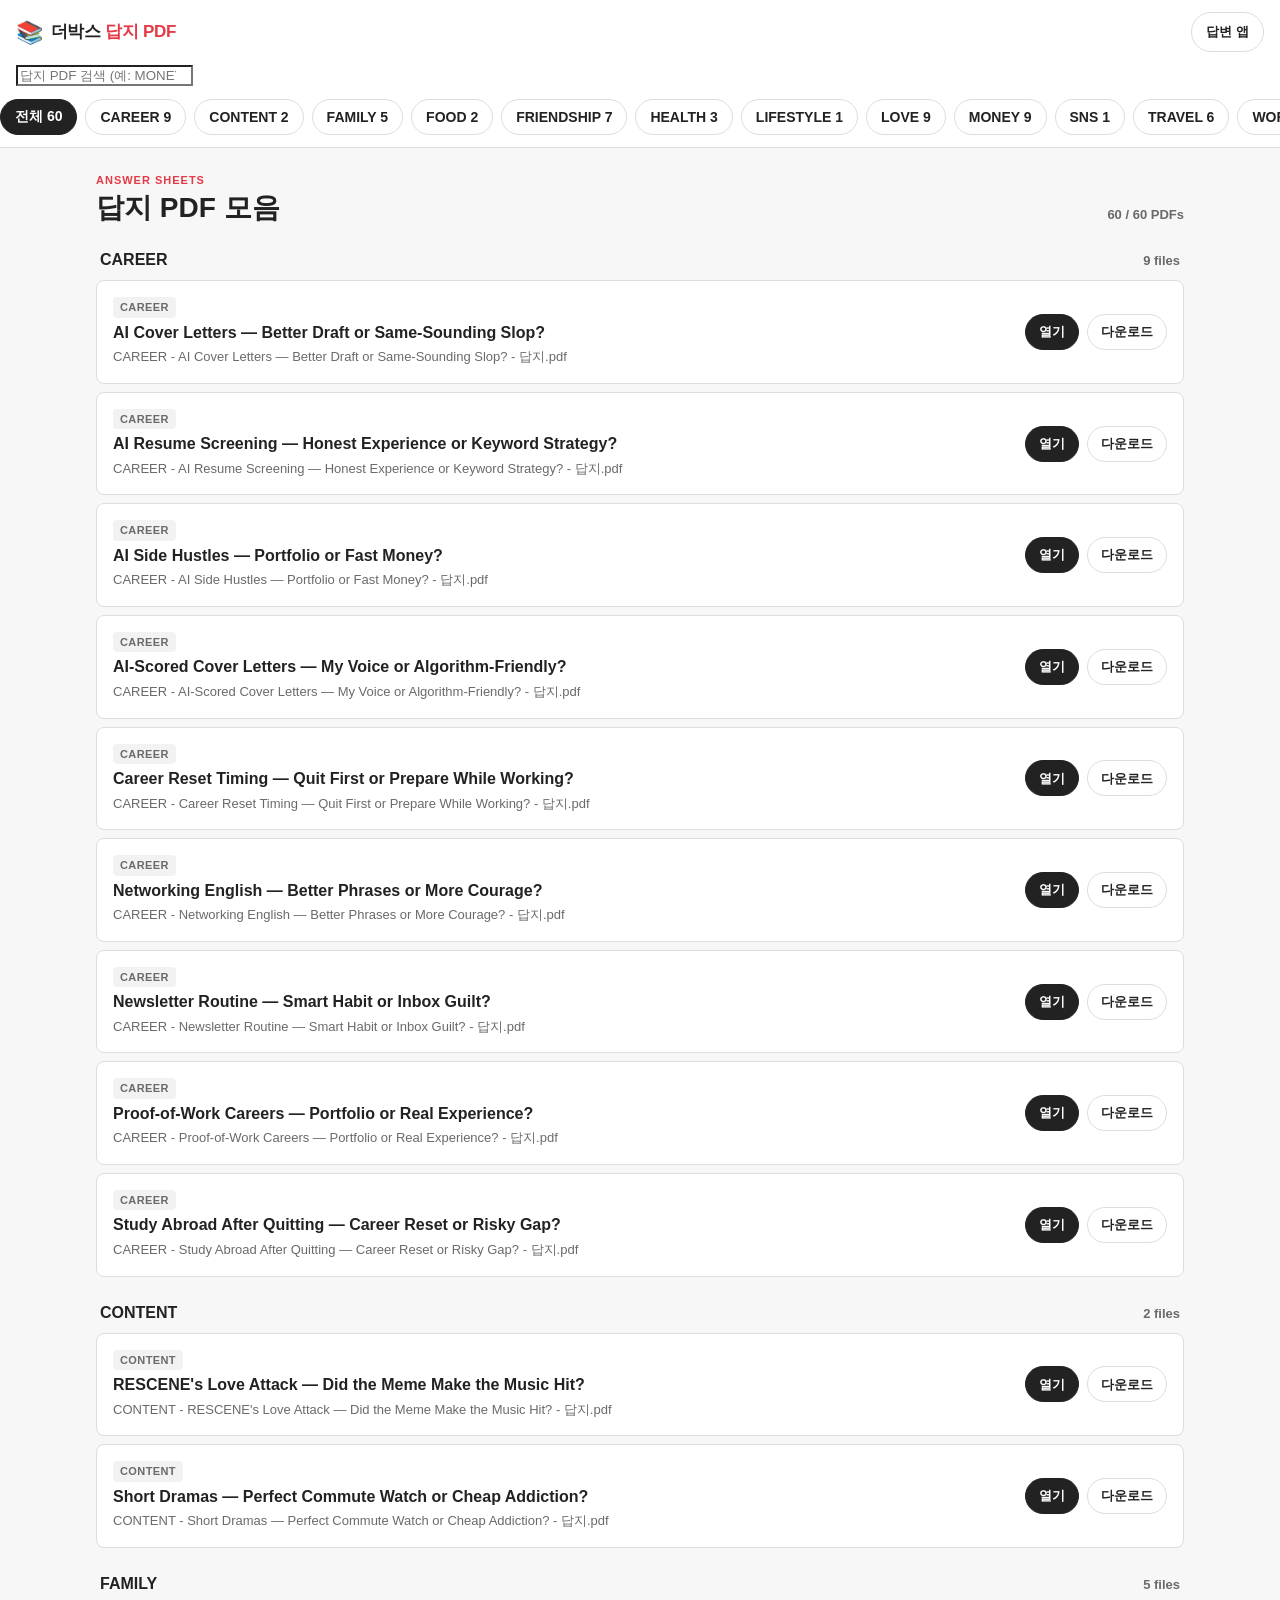
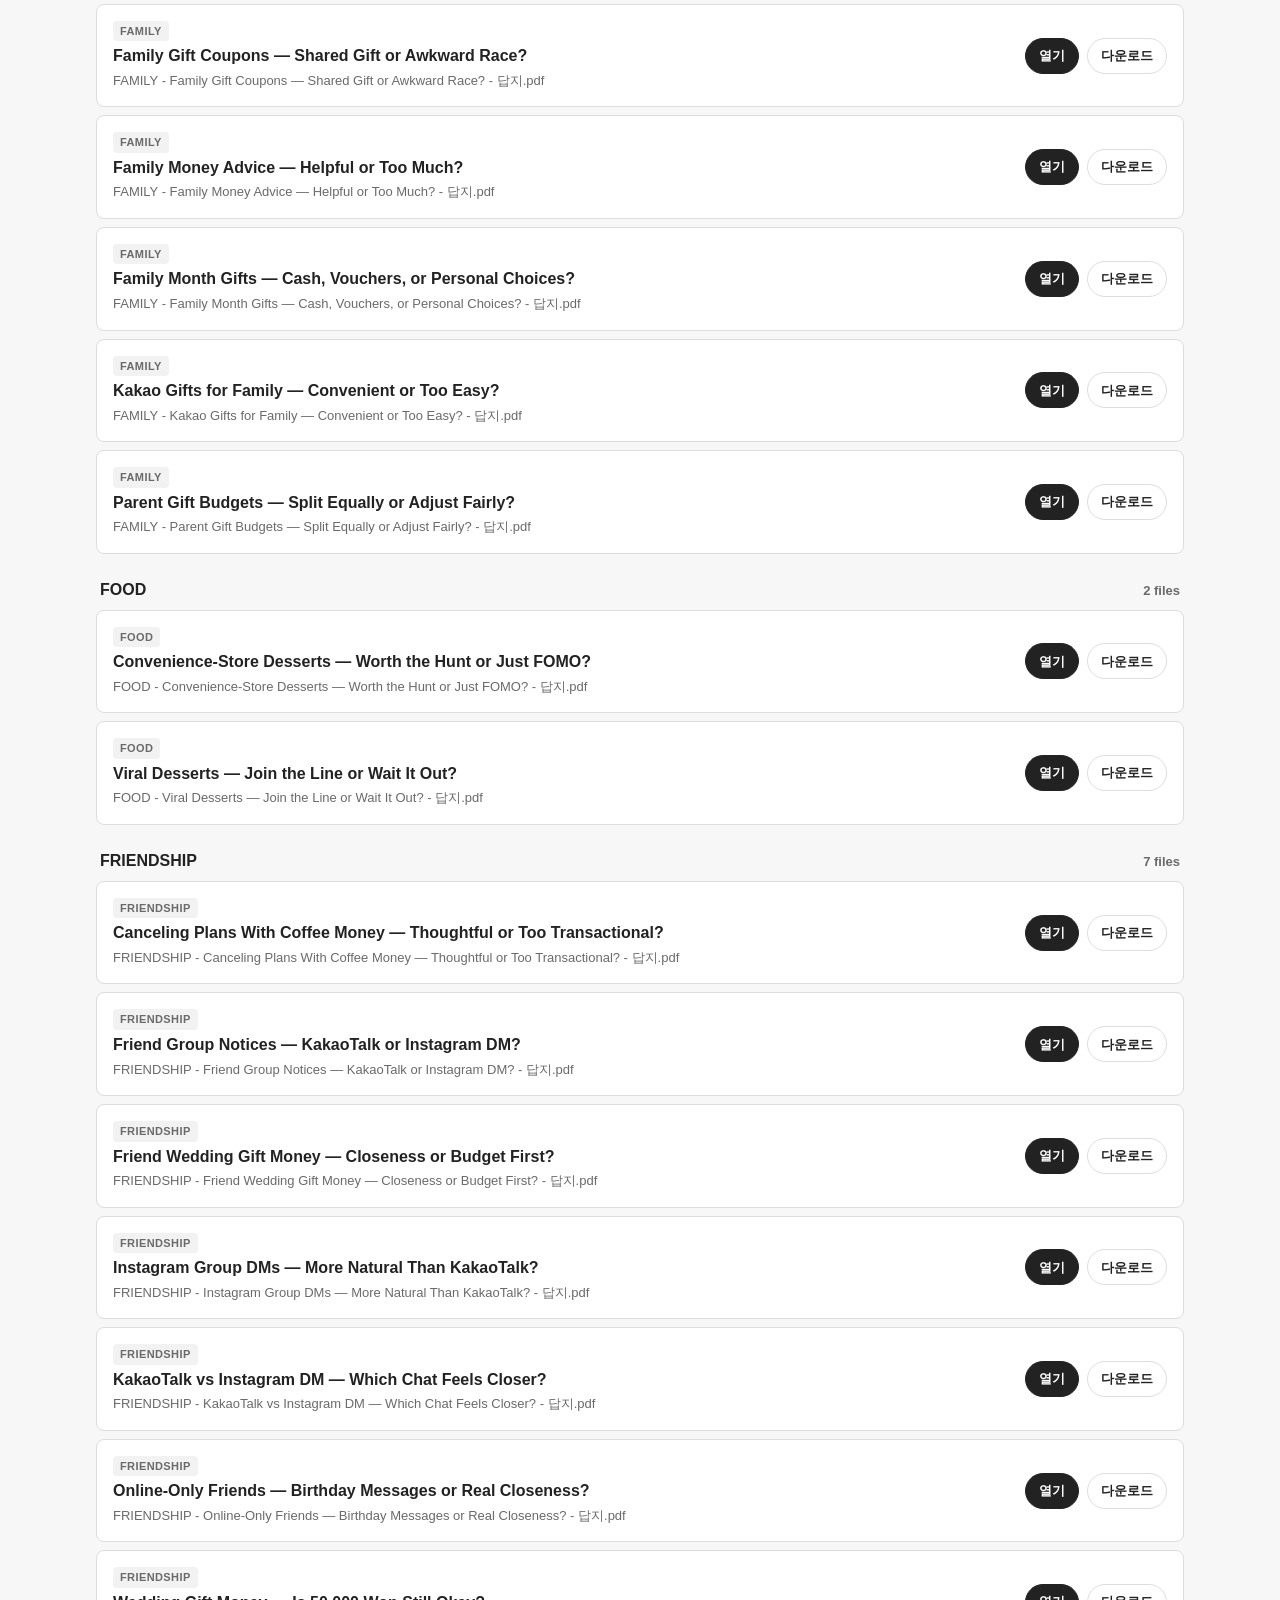
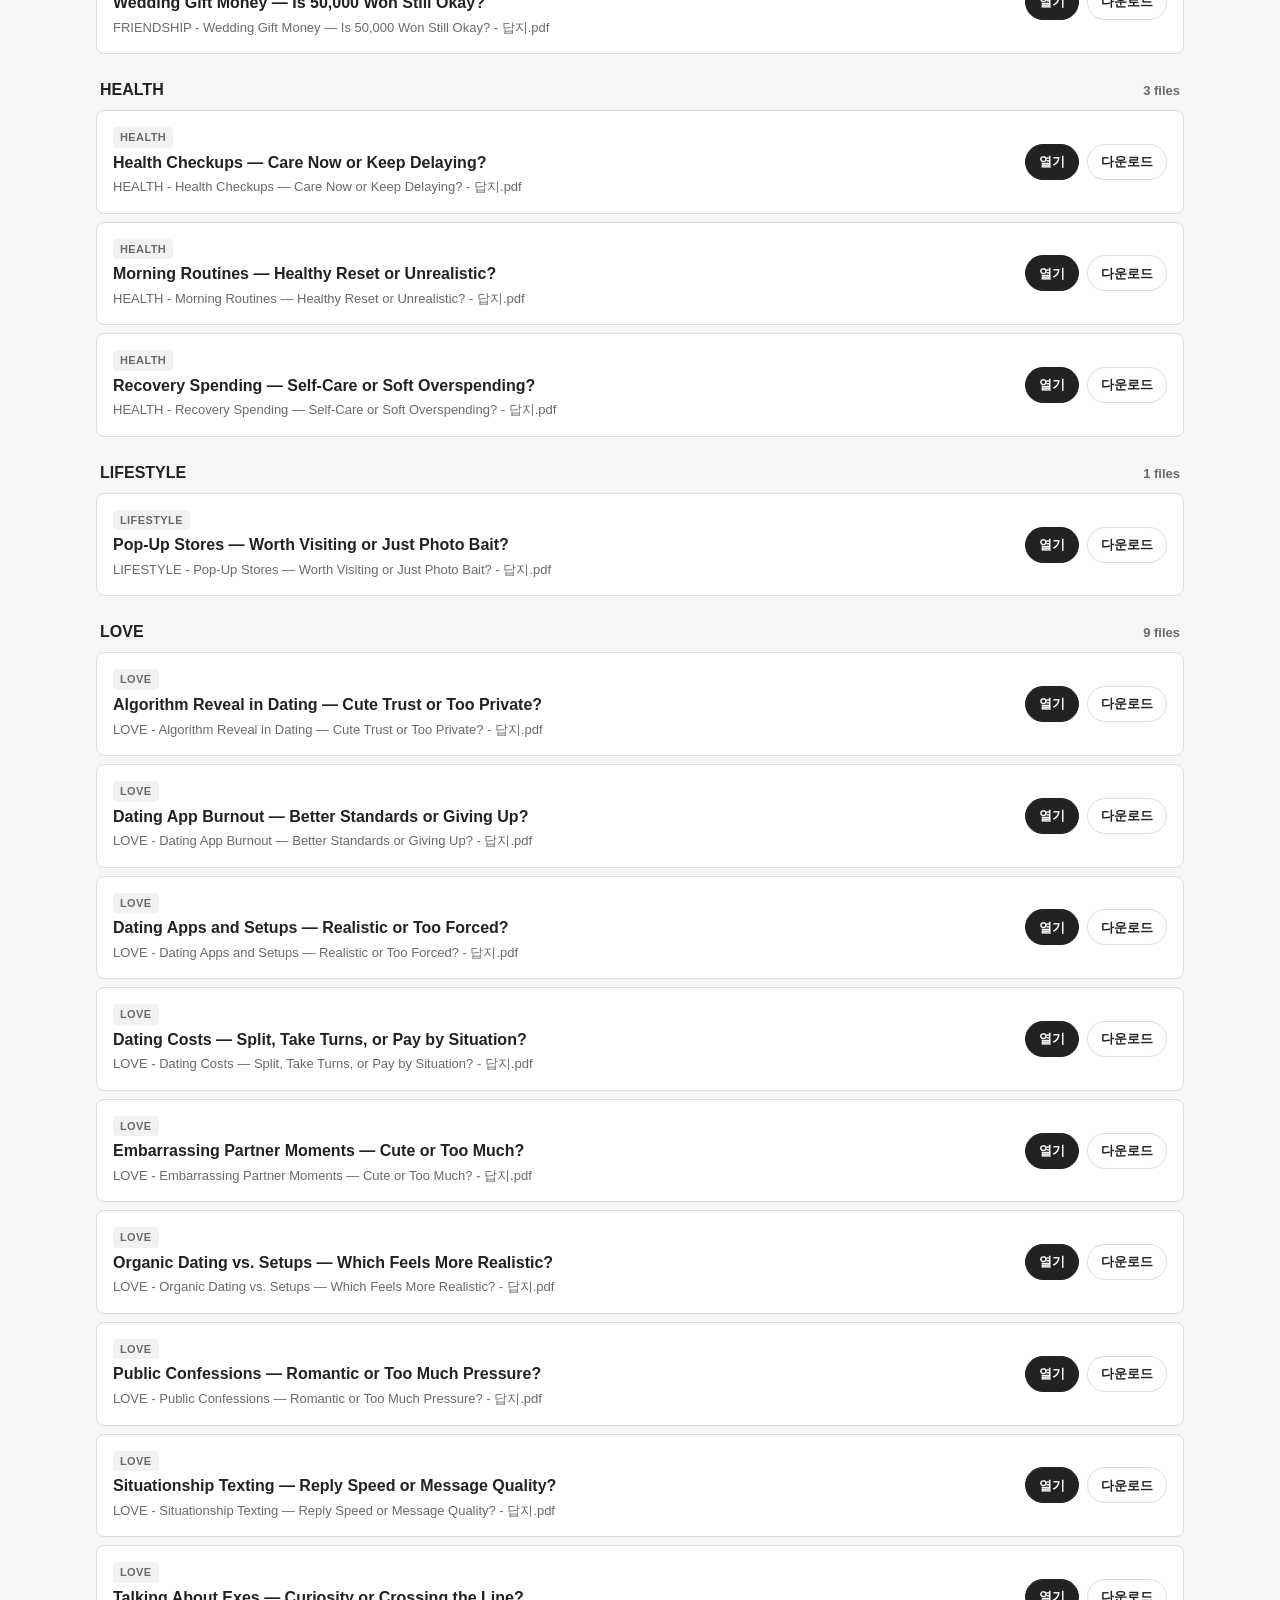
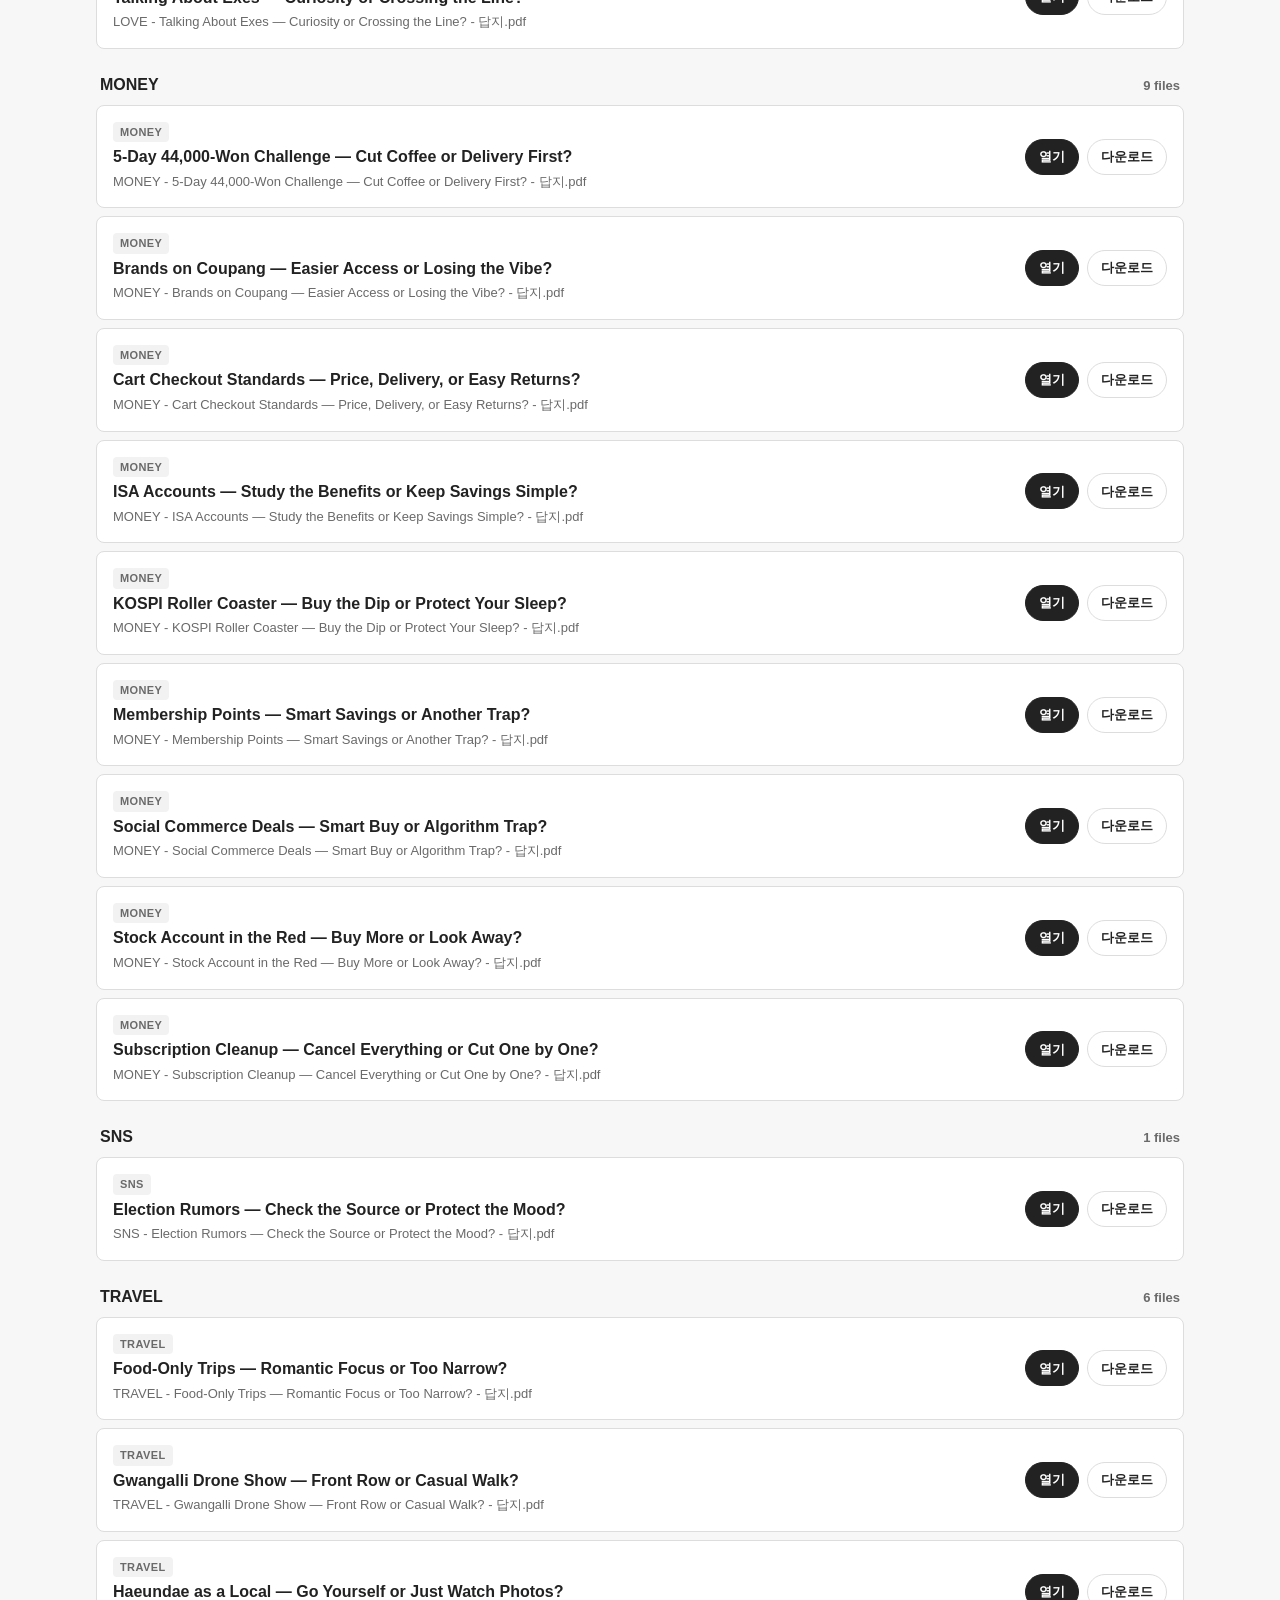
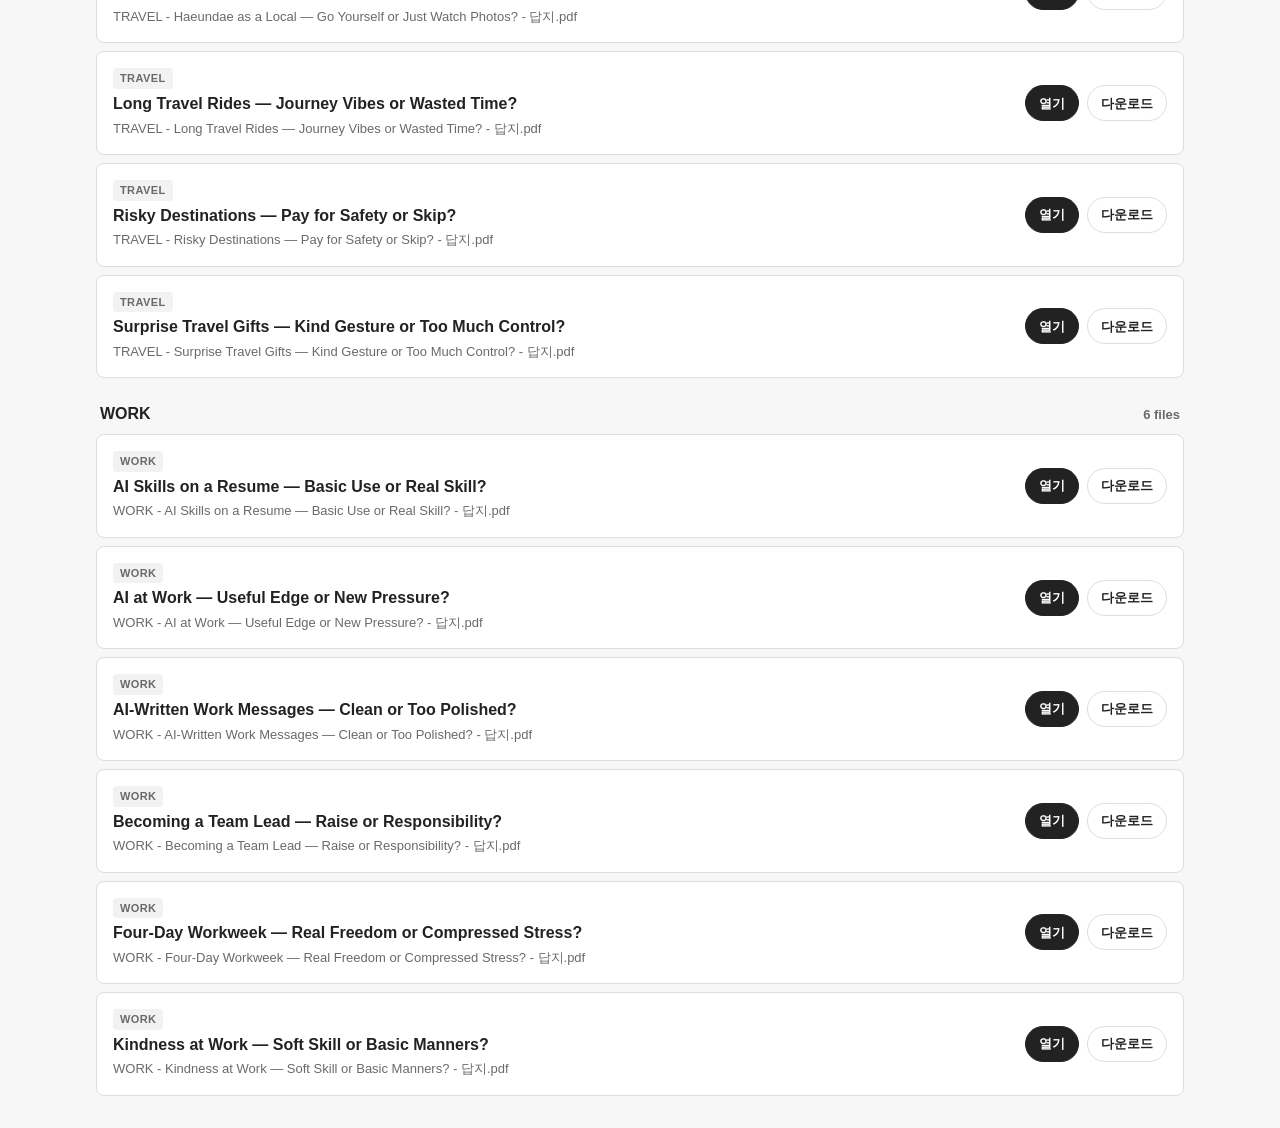
==== commit 509cfb97: "Update answer bank PDFs" ====
--- a/print.html
+++ b/print.html
@@ -4,23 +4,23 @@
   <meta charset="utf-8" />
   <meta name="viewport" content="width=device-width, initial-scale=1, viewport-fit=cover" />
   <meta name="theme-color" content="#e63946" />
-  <title>PDF 모음 | 더박스 스터디</title>
-  <link rel="stylesheet" href="assets/style.css?v=7" />
+  <title>답지 PDF 모음 | 더박스 답변</title>
+  <link rel="stylesheet" href="assets/style.css?v=8" />
 </head>
 <body class="print-page">
   <header class="app-header">
     <div class="header-row">
-      <a class="logo" href="index.html" aria-label="자료 앱으로 돌아가기">
+      <a class="logo" href="index.html" aria-label="답변 앱으로 돌아가기">
         <span class="logo-mark">📚</span>
-        <span class="logo-text">더박스 <em>PDF 모음</em></span>
+        <span class="logo-text">더박스 <em>답지 PDF</em></span>
       </a>
-      <a class="header-link" href="index.html">자료 앱</a>
+      <a class="header-link" href="index.html">답변 앱</a>
     </div>
     <div class="search-row">
       <input
         type="search"
         id="pdf-search"
-        placeholder="PDF 검색 (예: MONEY, dating, AI)"
+        placeholder="답지 PDF 검색 (예: MONEY, dating, AI)"
         autocomplete="off"
         inputmode="search"
       />
@@ -32,16 +32,16 @@
   <main class="print-shell">
     <div class="print-toolbar">
       <div>
-        <p class="print-kicker">A4 print files</p>
-        <h1>프린트용 PDF 모음</h1>
+        <p class="print-kicker">Answer sheets</p>
+        <h1>답지 PDF 모음</h1>
       </div>
       <p id="pdf-count" class="pdf-count"></p>
     </div>
     <section id="pdf-list" class="pdf-list" aria-live="polite">
-      <p class="loading">PDF 목록 불러오는 중…</p>
+      <p class="loading">답지 PDF 목록 불러오는 중…</p>
     </section>
   </main>
 
-  <script src="assets/print.js?v=7" defer></script>
+  <script src="assets/print.js?v=8" defer></script>
 </body>
 </html>
